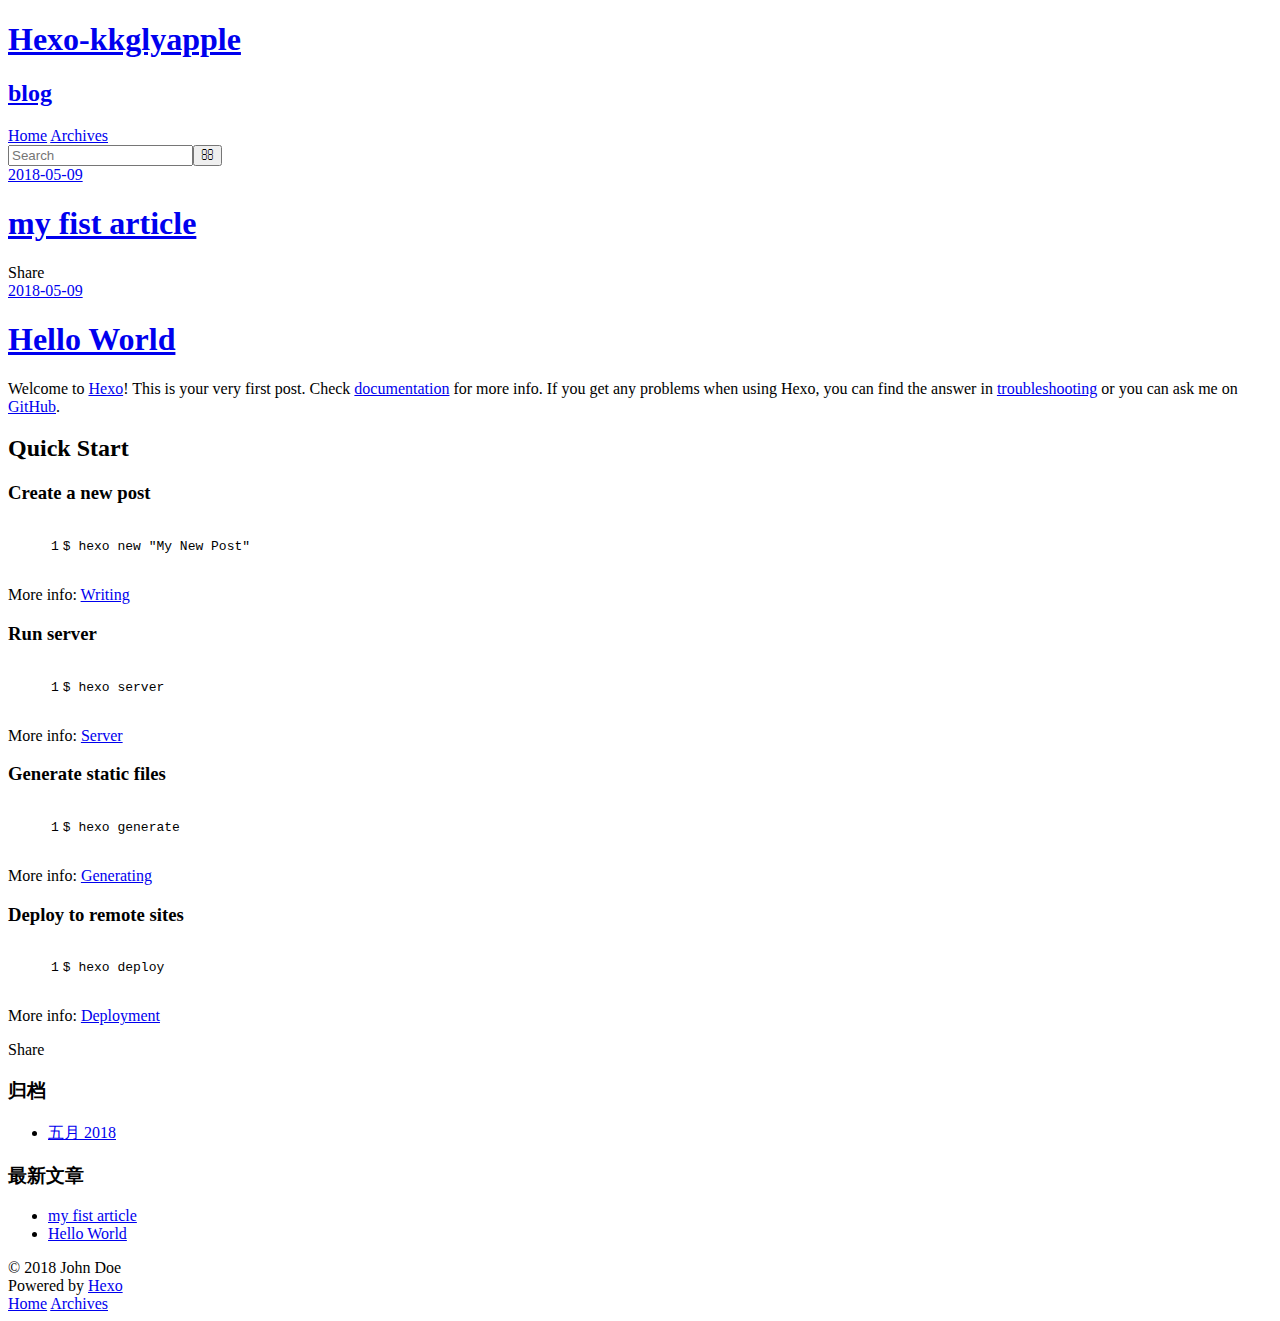
==== index.html @ ae87b9b6 "message" ====
<!DOCTYPE html>
<html>
<head>
  <meta charset="utf-8">
  

  
  <title>Hexo-kkglyapple</title>
  <meta name="viewport" content="width=device-width, initial-scale=1, maximum-scale=1">
  <meta name="description" content="simple blog">
<meta name="keywords" content="python, ubuntu, html, css jsvascript">
<meta property="og:type" content="website">
<meta property="og:title" content="Hexo-kkglyapple">
<meta property="og:url" content="http://kkflyapple.github.io/blog/index.html">
<meta property="og:site_name" content="Hexo-kkglyapple">
<meta property="og:description" content="simple blog">
<meta property="og:locale" content="zh-CN">
<meta name="twitter:card" content="summary">
<meta name="twitter:title" content="Hexo-kkglyapple">
<meta name="twitter:description" content="simple blog">
  
    <link rel="alternate" href="/blog/atom.xml" title="Hexo-kkglyapple" type="application/atom+xml">
  
  
    <link rel="icon" href="/favicon.png">
  
  
    <link href="//fonts.googleapis.com/css?family=Source+Code+Pro" rel="stylesheet" type="text/css">
  
  <link rel="stylesheet" href="/blog/css/style.css">
</head>

<body>
  <div id="container">
    <div id="wrap">
      <header id="header">
  <div id="banner"></div>
  <div id="header-outer" class="outer">
    <div id="header-title" class="inner">
      <h1 id="logo-wrap">
        <a href="/blog/" id="logo">Hexo-kkglyapple</a>
      </h1>
      
        <h2 id="subtitle-wrap">
          <a href="/blog/" id="subtitle">blog</a>
        </h2>
      
    </div>
    <div id="header-inner" class="inner">
      <nav id="main-nav">
        <a id="main-nav-toggle" class="nav-icon"></a>
        
          <a class="main-nav-link" href="/blog/">Home</a>
        
          <a class="main-nav-link" href="/blog/archives">Archives</a>
        
      </nav>
      <nav id="sub-nav">
        
          <a id="nav-rss-link" class="nav-icon" href="/blog/atom.xml" title="RSS Feed"></a>
        
        <a id="nav-search-btn" class="nav-icon" title="搜索"></a>
      </nav>
      <div id="search-form-wrap">
        <form action="//google.com/search" method="get" accept-charset="UTF-8" class="search-form"><input type="search" name="q" class="search-form-input" placeholder="Search"><button type="submit" class="search-form-submit">&#xF002;</button><input type="hidden" name="sitesearch" value="http://kkflyapple.github.io/blog"></form>
      </div>
    </div>
  </div>
</header>
      <div class="outer">
        <section id="main">
  
    <article id="post-my-fist-article" class="article article-type-post" itemscope itemprop="blogPost">
  <div class="article-meta">
    <a href="/blog/2018/05/09/my-fist-article/" class="article-date">
  <time datetime="2018-05-09T07:55:30.000Z" itemprop="datePublished">2018-05-09</time>
</a>
    
  </div>
  <div class="article-inner">
    
    
      <header class="article-header">
        
  
    <h1 itemprop="name">
      <a class="article-title" href="/blog/2018/05/09/my-fist-article/">my fist article</a>
    </h1>
  

      </header>
    
    <div class="article-entry" itemprop="articleBody">
      
        
      
    </div>
    <footer class="article-footer">
      <a data-url="http://kkflyapple.github.io/blog/2018/05/09/my-fist-article/" data-id="cjgyt7dxu0000hfm2k8d9kqyl" class="article-share-link">Share</a>
      
      
    </footer>
  </div>
  
</article>


  
    <article id="post-hello-world" class="article article-type-post" itemscope itemprop="blogPost">
  <div class="article-meta">
    <a href="/blog/2018/05/09/hello-world/" class="article-date">
  <time datetime="2018-05-09T01:00:11.163Z" itemprop="datePublished">2018-05-09</time>
</a>
    
  </div>
  <div class="article-inner">
    
    
      <header class="article-header">
        
  
    <h1 itemprop="name">
      <a class="article-title" href="/blog/2018/05/09/hello-world/">Hello World</a>
    </h1>
  

      </header>
    
    <div class="article-entry" itemprop="articleBody">
      
        <p>Welcome to <a href="https://hexo.io/" target="_blank" rel="noopener">Hexo</a>! This is your very first post. Check <a href="https://hexo.io/docs/" target="_blank" rel="noopener">documentation</a> for more info. If you get any problems when using Hexo, you can find the answer in <a href="https://hexo.io/docs/troubleshooting.html" target="_blank" rel="noopener">troubleshooting</a> or you can ask me on <a href="https://github.com/hexojs/hexo/issues" target="_blank" rel="noopener">GitHub</a>.</p>
<h2 id="Quick-Start"><a href="#Quick-Start" class="headerlink" title="Quick Start"></a>Quick Start</h2><h3 id="Create-a-new-post"><a href="#Create-a-new-post" class="headerlink" title="Create a new post"></a>Create a new post</h3><figure class="highlight bash"><table><tr><td class="gutter"><pre><span class="line">1</span><br></pre></td><td class="code"><pre><span class="line">$ hexo new <span class="string">"My New Post"</span></span><br></pre></td></tr></table></figure>
<p>More info: <a href="https://hexo.io/docs/writing.html" target="_blank" rel="noopener">Writing</a></p>
<h3 id="Run-server"><a href="#Run-server" class="headerlink" title="Run server"></a>Run server</h3><figure class="highlight bash"><table><tr><td class="gutter"><pre><span class="line">1</span><br></pre></td><td class="code"><pre><span class="line">$ hexo server</span><br></pre></td></tr></table></figure>
<p>More info: <a href="https://hexo.io/docs/server.html" target="_blank" rel="noopener">Server</a></p>
<h3 id="Generate-static-files"><a href="#Generate-static-files" class="headerlink" title="Generate static files"></a>Generate static files</h3><figure class="highlight bash"><table><tr><td class="gutter"><pre><span class="line">1</span><br></pre></td><td class="code"><pre><span class="line">$ hexo generate</span><br></pre></td></tr></table></figure>
<p>More info: <a href="https://hexo.io/docs/generating.html" target="_blank" rel="noopener">Generating</a></p>
<h3 id="Deploy-to-remote-sites"><a href="#Deploy-to-remote-sites" class="headerlink" title="Deploy to remote sites"></a>Deploy to remote sites</h3><figure class="highlight bash"><table><tr><td class="gutter"><pre><span class="line">1</span><br></pre></td><td class="code"><pre><span class="line">$ hexo deploy</span><br></pre></td></tr></table></figure>
<p>More info: <a href="https://hexo.io/docs/deployment.html" target="_blank" rel="noopener">Deployment</a></p>

      
    </div>
    <footer class="article-footer">
      <a data-url="http://kkflyapple.github.io/blog/2018/05/09/hello-world/" data-id="cjgyt7dzk0001hfm2g7x7ggcg" class="article-share-link">Share</a>
      
      
    </footer>
  </div>
  
</article>


  


</section>
        
          <aside id="sidebar">
  
    

  
    

  
    
  
    
  <div class="widget-wrap">
    <h3 class="widget-title">归档</h3>
    <div class="widget">
      <ul class="archive-list"><li class="archive-list-item"><a class="archive-list-link" href="/blog/archives/2018/05/">五月 2018</a></li></ul>
    </div>
  </div>


  
    
  <div class="widget-wrap">
    <h3 class="widget-title">最新文章</h3>
    <div class="widget">
      <ul>
        
          <li>
            <a href="/blog/2018/05/09/my-fist-article/">my fist article</a>
          </li>
        
          <li>
            <a href="/blog/2018/05/09/hello-world/">Hello World</a>
          </li>
        
      </ul>
    </div>
  </div>

  
</aside>
        
      </div>
      <footer id="footer">
  
  <div class="outer">
    <div id="footer-info" class="inner">
      &copy; 2018 John Doe<br>
      Powered by <a href="http://hexo.io/" target="_blank">Hexo</a>
    </div>
  </div>
</footer>
    </div>
    <nav id="mobile-nav">
  
    <a href="/blog/" class="mobile-nav-link">Home</a>
  
    <a href="/blog/archives" class="mobile-nav-link">Archives</a>
  
</nav>
    

<script src="//ajax.googleapis.com/ajax/libs/jquery/2.0.3/jquery.min.js"></script>


  <link rel="stylesheet" href="/blog/fancybox/jquery.fancybox.css">
  <script src="/blog/fancybox/jquery.fancybox.pack.js"></script>


<script src="/blog/js/script.js"></script>



  </div>
</body>
</html>
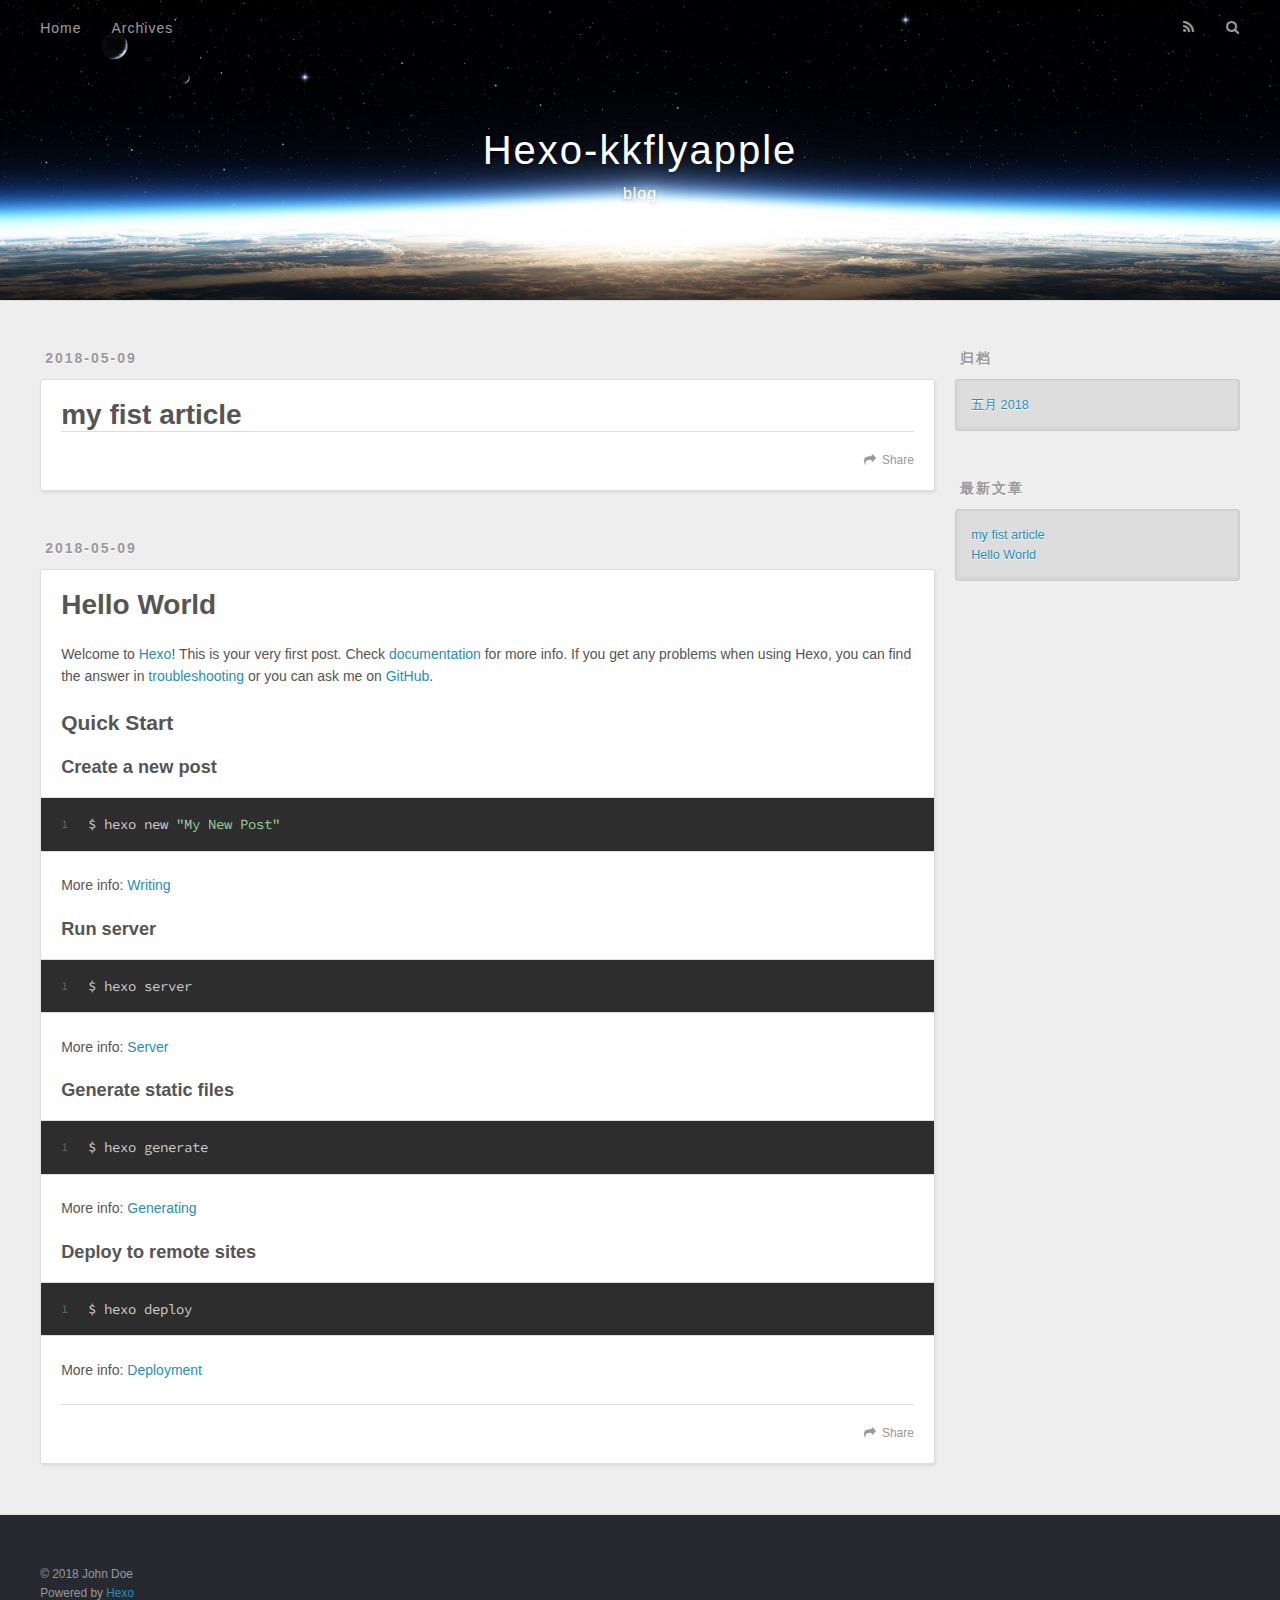
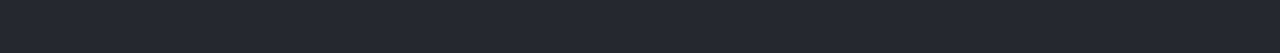
==== commit 6d17d105: "change" ====
--- a/index.html
+++ b/index.html
@@ -5,21 +5,21 @@
   
 
   
-  <title>Hexo-kkglyapple</title>
+  <title>Hexo-kkflyapple</title>
   <meta name="viewport" content="width=device-width, initial-scale=1, maximum-scale=1">
   <meta name="description" content="simple blog">
 <meta name="keywords" content="python, ubuntu, html, css jsvascript">
 <meta property="og:type" content="website">
-<meta property="og:title" content="Hexo-kkglyapple">
-<meta property="og:url" content="http://kkflyapple.github.io/blog/index.html">
-<meta property="og:site_name" content="Hexo-kkglyapple">
+<meta property="og:title" content="Hexo-kkflyapple">
+<meta property="og:url" content="http://kkflyapple.github.io/index.html">
+<meta property="og:site_name" content="Hexo-kkflyapple">
 <meta property="og:description" content="simple blog">
 <meta property="og:locale" content="zh-CN">
 <meta name="twitter:card" content="summary">
-<meta name="twitter:title" content="Hexo-kkglyapple">
+<meta name="twitter:title" content="Hexo-kkflyapple">
 <meta name="twitter:description" content="simple blog">
   
-    <link rel="alternate" href="/blog/atom.xml" title="Hexo-kkglyapple" type="application/atom+xml">
+    <link rel="alternate" href="/atom.xml" title="Hexo-kkflyapple" type="application/atom+xml">
   
   
     <link rel="icon" href="/favicon.png">
@@ -27,7 +27,7 @@
   
     <link href="//fonts.googleapis.com/css?family=Source+Code+Pro" rel="stylesheet" type="text/css">
   
-  <link rel="stylesheet" href="/blog/css/style.css">
+  <link rel="stylesheet" href="/css/style.css">
 </head>
 
 <body>
@@ -38,11 +38,11 @@
   <div id="header-outer" class="outer">
     <div id="header-title" class="inner">
       <h1 id="logo-wrap">
-        <a href="/blog/" id="logo">Hexo-kkglyapple</a>
+        <a href="/" id="logo">Hexo-kkflyapple</a>
       </h1>
       
         <h2 id="subtitle-wrap">
-          <a href="/blog/" id="subtitle">blog</a>
+          <a href="/" id="subtitle">blog</a>
         </h2>
       
     </div>
@@ -50,19 +50,19 @@
       <nav id="main-nav">
         <a id="main-nav-toggle" class="nav-icon"></a>
         
-          <a class="main-nav-link" href="/blog/">Home</a>
-        
-          <a class="main-nav-link" href="/blog/archives">Archives</a>
+          <a class="main-nav-link" href="/">Home</a>
+        
+          <a class="main-nav-link" href="/archives">Archives</a>
         
       </nav>
       <nav id="sub-nav">
         
-          <a id="nav-rss-link" class="nav-icon" href="/blog/atom.xml" title="RSS Feed"></a>
+          <a id="nav-rss-link" class="nav-icon" href="/atom.xml" title="RSS Feed"></a>
         
         <a id="nav-search-btn" class="nav-icon" title="搜索"></a>
       </nav>
       <div id="search-form-wrap">
-        <form action="//google.com/search" method="get" accept-charset="UTF-8" class="search-form"><input type="search" name="q" class="search-form-input" placeholder="Search"><button type="submit" class="search-form-submit">&#xF002;</button><input type="hidden" name="sitesearch" value="http://kkflyapple.github.io/blog"></form>
+        <form action="//google.com/search" method="get" accept-charset="UTF-8" class="search-form"><input type="search" name="q" class="search-form-input" placeholder="Search"><button type="submit" class="search-form-submit">&#xF002;</button><input type="hidden" name="sitesearch" value="http://kkflyapple.github.io"></form>
       </div>
     </div>
   </div>
@@ -72,7 +72,7 @@
   
     <article id="post-my-fist-article" class="article article-type-post" itemscope itemprop="blogPost">
   <div class="article-meta">
-    <a href="/blog/2018/05/09/my-fist-article/" class="article-date">
+    <a href="/2018/05/09/my-fist-article/" class="article-date">
   <time datetime="2018-05-09T07:55:30.000Z" itemprop="datePublished">2018-05-09</time>
 </a>
     
@@ -84,7 +84,7 @@
         
   
     <h1 itemprop="name">
-      <a class="article-title" href="/blog/2018/05/09/my-fist-article/">my fist article</a>
+      <a class="article-title" href="/2018/05/09/my-fist-article/">my fist article</a>
     </h1>
   
 
@@ -96,7 +96,7 @@
       
     </div>
     <footer class="article-footer">
-      <a data-url="http://kkflyapple.github.io/blog/2018/05/09/my-fist-article/" data-id="cjgyt7dxu0000hfm2k8d9kqyl" class="article-share-link">Share</a>
+      <a data-url="http://kkflyapple.github.io/2018/05/09/my-fist-article/" data-id="cjgytwdn400014em292ul63ji" class="article-share-link">Share</a>
       
       
     </footer>
@@ -108,7 +108,7 @@
   
     <article id="post-hello-world" class="article article-type-post" itemscope itemprop="blogPost">
   <div class="article-meta">
-    <a href="/blog/2018/05/09/hello-world/" class="article-date">
+    <a href="/2018/05/09/hello-world/" class="article-date">
   <time datetime="2018-05-09T01:00:11.163Z" itemprop="datePublished">2018-05-09</time>
 </a>
     
@@ -120,7 +120,7 @@
         
   
     <h1 itemprop="name">
-      <a class="article-title" href="/blog/2018/05/09/hello-world/">Hello World</a>
+      <a class="article-title" href="/2018/05/09/hello-world/">Hello World</a>
     </h1>
   
 
@@ -141,7 +141,7 @@
       
     </div>
     <footer class="article-footer">
-      <a data-url="http://kkflyapple.github.io/blog/2018/05/09/hello-world/" data-id="cjgyt7dzk0001hfm2g7x7ggcg" class="article-share-link">Share</a>
+      <a data-url="http://kkflyapple.github.io/2018/05/09/hello-world/" data-id="cjgytwdmx00004em2ivj6zqkm" class="article-share-link">Share</a>
       
       
     </footer>
@@ -169,7 +169,7 @@
   <div class="widget-wrap">
     <h3 class="widget-title">归档</h3>
     <div class="widget">
-      <ul class="archive-list"><li class="archive-list-item"><a class="archive-list-link" href="/blog/archives/2018/05/">五月 2018</a></li></ul>
+      <ul class="archive-list"><li class="archive-list-item"><a class="archive-list-link" href="/archives/2018/05/">五月 2018</a></li></ul>
     </div>
   </div>
 
@@ -182,11 +182,11 @@
       <ul>
         
           <li>
-            <a href="/blog/2018/05/09/my-fist-article/">my fist article</a>
+            <a href="/2018/05/09/my-fist-article/">my fist article</a>
           </li>
         
           <li>
-            <a href="/blog/2018/05/09/hello-world/">Hello World</a>
+            <a href="/2018/05/09/hello-world/">Hello World</a>
           </li>
         
       </ul>
@@ -209,9 +209,9 @@
     </div>
     <nav id="mobile-nav">
   
-    <a href="/blog/" class="mobile-nav-link">Home</a>
-  
-    <a href="/blog/archives" class="mobile-nav-link">Archives</a>
+    <a href="/" class="mobile-nav-link">Home</a>
+  
+    <a href="/archives" class="mobile-nav-link">Archives</a>
   
 </nav>
     
@@ -219,11 +219,11 @@
 <script src="//ajax.googleapis.com/ajax/libs/jquery/2.0.3/jquery.min.js"></script>
 
 
-  <link rel="stylesheet" href="/blog/fancybox/jquery.fancybox.css">
-  <script src="/blog/fancybox/jquery.fancybox.pack.js"></script>
-
-
-<script src="/blog/js/script.js"></script>
+  <link rel="stylesheet" href="/fancybox/jquery.fancybox.css">
+  <script src="/fancybox/jquery.fancybox.pack.js"></script>
+
+
+<script src="/js/script.js"></script>
 
 
 
--- a/css/style.css
+++ b/css/style.css
@@ -0,0 +1,1374 @@
+body {
+  width: 100%;
+}
+body:before,
+body:after {
+  content: "";
+  display: table;
+}
+body:after {
+  clear: both;
+}
+html,
+body,
+div,
+span,
+applet,
+object,
+iframe,
+h1,
+h2,
+h3,
+h4,
+h5,
+h6,
+p,
+blockquote,
+pre,
+a,
+abbr,
+acronym,
+address,
+big,
+cite,
+code,
+del,
+dfn,
+em,
+img,
+ins,
+kbd,
+q,
+s,
+samp,
+small,
+strike,
+strong,
+sub,
+sup,
+tt,
+var,
+dl,
+dt,
+dd,
+ol,
+ul,
+li,
+fieldset,
+form,
+label,
+legend,
+table,
+caption,
+tbody,
+tfoot,
+thead,
+tr,
+th,
+td {
+  margin: 0;
+  padding: 0;
+  border: 0;
+  outline: 0;
+  font-weight: inherit;
+  font-style: inherit;
+  font-family: inherit;
+  font-size: 100%;
+  vertical-align: baseline;
+}
+body {
+  line-height: 1;
+  color: #000;
+  background: #fff;
+}
+ol,
+ul {
+  list-style: none;
+}
+table {
+  border-collapse: separate;
+  border-spacing: 0;
+  vertical-align: middle;
+}
+caption,
+th,
+td {
+  text-align: left;
+  font-weight: normal;
+  vertical-align: middle;
+}
+a img {
+  border: none;
+}
+input,
+button {
+  margin: 0;
+  padding: 0;
+}
+input::-moz-focus-inner,
+button::-moz-focus-inner {
+  border: 0;
+  padding: 0;
+}
+@font-face {
+  font-family: FontAwesome;
+  font-style: normal;
+  font-weight: normal;
+  src: url("fonts/fontawesome-webfont.eot?v=#4.0.3");
+  src: url("fonts/fontawesome-webfont.eot?#iefix&v=#4.0.3") format("embedded-opentype"), url("fonts/fontawesome-webfont.woff?v=#4.0.3") format("woff"), url("fonts/fontawesome-webfont.ttf?v=#4.0.3") format("truetype"), url("fonts/fontawesome-webfont.svg#fontawesomeregular?v=#4.0.3") format("svg");
+}
+html,
+body,
+#container {
+  height: 100%;
+}
+body {
+  background: #eee;
+  font: 14px -apple-system, BlinkMacSystemFont, "Segoe UI", "Roboto", "Oxygen", "Ubuntu", "Cantarell", "Fira Sans", "Droid Sans", "Helvetica Neue", sans-serif;
+  -webkit-text-size-adjust: 100%;
+}
+.outer {
+  max-width: 1220px;
+  margin: 0 auto;
+  padding: 0 20px;
+}
+.outer:before,
+.outer:after {
+  content: "";
+  display: table;
+}
+.outer:after {
+  clear: both;
+}
+.inner {
+  display: inline;
+  float: left;
+  width: 98.33333333333333%;
+  margin: 0 0.833333333333333%;
+}
+.left,
+.alignleft {
+  float: left;
+}
+.right,
+.alignright {
+  float: right;
+}
+.clear {
+  clear: both;
+}
+#container {
+  position: relative;
+}
+.mobile-nav-on {
+  overflow: hidden;
+}
+#wrap {
+  height: 100%;
+  width: 100%;
+  position: absolute;
+  top: 0;
+  left: 0;
+  -webkit-transition: 0.2s ease-out;
+  -moz-transition: 0.2s ease-out;
+  -ms-transition: 0.2s ease-out;
+  transition: 0.2s ease-out;
+  z-index: 1;
+  background: #eee;
+}
+.mobile-nav-on #wrap {
+  left: 280px;
+}
+@media screen and (min-width: 768px) {
+  #main {
+    display: inline;
+    float: left;
+    width: 73.33333333333333%;
+    margin: 0 0.833333333333333%;
+  }
+}
+.article-date,
+.article-category-link,
+.archive-year,
+.widget-title {
+  text-decoration: none;
+  text-transform: uppercase;
+  letter-spacing: 2px;
+  color: #999;
+  margin-bottom: 1em;
+  margin-left: 5px;
+  line-height: 1em;
+  text-shadow: 0 1px #fff;
+  font-weight: bold;
+}
+.article-inner,
+.archive-article-inner {
+  background: #fff;
+  -webkit-box-shadow: 1px 2px 3px #ddd;
+  box-shadow: 1px 2px 3px #ddd;
+  border: 1px solid #ddd;
+  border-radius: 3px;
+}
+.article-entry h1,
+.widget h1 {
+  font-size: 2em;
+}
+.article-entry h2,
+.widget h2 {
+  font-size: 1.5em;
+}
+.article-entry h3,
+.widget h3 {
+  font-size: 1.3em;
+}
+.article-entry h4,
+.widget h4 {
+  font-size: 1.2em;
+}
+.article-entry h5,
+.widget h5 {
+  font-size: 1em;
+}
+.article-entry h6,
+.widget h6 {
+  font-size: 1em;
+  color: #999;
+}
+.article-entry hr,
+.widget hr {
+  border: 1px dashed #ddd;
+}
+.article-entry strong,
+.widget strong {
+  font-weight: bold;
+}
+.article-entry em,
+.widget em,
+.article-entry cite,
+.widget cite {
+  font-style: italic;
+}
+.article-entry sup,
+.widget sup,
+.article-entry sub,
+.widget sub {
+  font-size: 0.75em;
+  line-height: 0;
+  position: relative;
+  vertical-align: baseline;
+}
+.article-entry sup,
+.widget sup {
+  top: -0.5em;
+}
+.article-entry sub,
+.widget sub {
+  bottom: -0.2em;
+}
+.article-entry small,
+.widget small {
+  font-size: 0.85em;
+}
+.article-entry acronym,
+.widget acronym,
+.article-entry abbr,
+.widget abbr {
+  border-bottom: 1px dotted;
+}
+.article-entry ul,
+.widget ul,
+.article-entry ol,
+.widget ol,
+.article-entry dl,
+.widget dl {
+  margin: 0 20px;
+  line-height: 1.6em;
+}
+.article-entry ul ul,
+.widget ul ul,
+.article-entry ol ul,
+.widget ol ul,
+.article-entry ul ol,
+.widget ul ol,
+.article-entry ol ol,
+.widget ol ol {
+  margin-top: 0;
+  margin-bottom: 0;
+}
+.article-entry ul,
+.widget ul {
+  list-style: disc;
+}
+.article-entry ol,
+.widget ol {
+  list-style: decimal;
+}
+.article-entry dt,
+.widget dt {
+  font-weight: bold;
+}
+#header {
+  height: 300px;
+  position: relative;
+  border-bottom: 1px solid #ddd;
+}
+#header:before,
+#header:after {
+  content: "";
+  position: absolute;
+  left: 0;
+  right: 0;
+  height: 40px;
+}
+#header:before {
+  top: 0;
+  background: -webkit-linear-gradient(rgba(0,0,0,0.2), transparent);
+  background: -moz-linear-gradient(rgba(0,0,0,0.2), transparent);
+  background: -ms-linear-gradient(rgba(0,0,0,0.2), transparent);
+  background: linear-gradient(rgba(0,0,0,0.2), transparent);
+}
+#header:after {
+  bottom: 0;
+  background: -webkit-linear-gradient(transparent, rgba(0,0,0,0.2));
+  background: -moz-linear-gradient(transparent, rgba(0,0,0,0.2));
+  background: -ms-linear-gradient(transparent, rgba(0,0,0,0.2));
+  background: linear-gradient(transparent, rgba(0,0,0,0.2));
+}
+#header-outer {
+  height: 100%;
+  position: relative;
+}
+#header-inner {
+  position: relative;
+  overflow: hidden;
+}
+#banner {
+  position: absolute;
+  top: 0;
+  left: 0;
+  width: 100%;
+  height: 100%;
+  background: url("images/banner.jpg") center #000;
+  -webkit-background-size: cover;
+  -moz-background-size: cover;
+  background-size: cover;
+  z-index: -1;
+}
+#header-title {
+  text-align: center;
+  height: 40px;
+  position: absolute;
+  top: 50%;
+  left: 0;
+  margin-top: -20px;
+}
+#logo,
+#subtitle {
+  text-decoration: none;
+  color: #fff;
+  font-weight: 300;
+  text-shadow: 0 1px 4px rgba(0,0,0,0.3);
+}
+#logo {
+  font-size: 40px;
+  line-height: 40px;
+  letter-spacing: 2px;
+}
+#subtitle {
+  font-size: 16px;
+  line-height: 16px;
+  letter-spacing: 1px;
+}
+#subtitle-wrap {
+  margin-top: 16px;
+}
+#main-nav {
+  float: left;
+  margin-left: -15px;
+}
+.nav-icon,
+.main-nav-link {
+  float: left;
+  color: #fff;
+  opacity: 0.6;
+  text-decoration: none;
+  text-shadow: 0 1px rgba(0,0,0,0.2);
+  -webkit-transition: opacity 0.2s;
+  -moz-transition: opacity 0.2s;
+  -ms-transition: opacity 0.2s;
+  transition: opacity 0.2s;
+  display: block;
+  padding: 20px 15px;
+}
+.nav-icon:hover,
+.main-nav-link:hover {
+  opacity: 1;
+}
+.nav-icon {
+  font-family: FontAwesome;
+  text-align: center;
+  font-size: 14px;
+  width: 14px;
+  height: 14px;
+  padding: 20px 15px;
+  position: relative;
+  cursor: pointer;
+}
+.main-nav-link {
+  font-weight: 300;
+  letter-spacing: 1px;
+}
+@media screen and (max-width: 479px) {
+  .main-nav-link {
+    display: none;
+  }
+}
+#main-nav-toggle {
+  display: none;
+}
+#main-nav-toggle:before {
+  content: "\f0c9";
+}
+@media screen and (max-width: 479px) {
+  #main-nav-toggle {
+    display: block;
+  }
+}
+#sub-nav {
+  float: right;
+  margin-right: -15px;
+}
+#nav-rss-link:before {
+  content: "\f09e";
+}
+#nav-search-btn:before {
+  content: "\f002";
+}
+#search-form-wrap {
+  position: absolute;
+  top: 15px;
+  width: 150px;
+  height: 30px;
+  right: -150px;
+  opacity: 0;
+  -webkit-transition: 0.2s ease-out;
+  -moz-transition: 0.2s ease-out;
+  -ms-transition: 0.2s ease-out;
+  transition: 0.2s ease-out;
+}
+#search-form-wrap.on {
+  opacity: 1;
+  right: 0;
+}
+@media screen and (max-width: 479px) {
+  #search-form-wrap {
+    width: 100%;
+    right: -100%;
+  }
+}
+.search-form {
+  position: absolute;
+  top: 0;
+  left: 0;
+  right: 0;
+  background: #fff;
+  padding: 5px 15px;
+  border-radius: 15px;
+  -webkit-box-shadow: 0 0 10px rgba(0,0,0,0.3);
+  box-shadow: 0 0 10px rgba(0,0,0,0.3);
+}
+.search-form-input {
+  border: none;
+  background: none;
+  color: #555;
+  width: 100%;
+  font: 13px -apple-system, BlinkMacSystemFont, "Segoe UI", "Roboto", "Oxygen", "Ubuntu", "Cantarell", "Fira Sans", "Droid Sans", "Helvetica Neue", sans-serif;
+  outline: none;
+}
+.search-form-input::-webkit-search-results-decoration,
+.search-form-input::-webkit-search-cancel-button {
+  -webkit-appearance: none;
+}
+.search-form-submit {
+  position: absolute;
+  top: 50%;
+  right: 10px;
+  margin-top: -7px;
+  font: 13px FontAwesome;
+  border: none;
+  background: none;
+  color: #bbb;
+  cursor: pointer;
+}
+.search-form-submit:hover,
+.search-form-submit:focus {
+  color: #777;
+}
+.article {
+  margin: 50px 0;
+}
+.article-inner {
+  overflow: hidden;
+}
+.article-meta:before,
+.article-meta:after {
+  content: "";
+  display: table;
+}
+.article-meta:after {
+  clear: both;
+}
+.article-date {
+  float: left;
+}
+.article-category {
+  float: left;
+  line-height: 1em;
+  color: #ccc;
+  text-shadow: 0 1px #fff;
+  margin-left: 8px;
+}
+.article-category:before {
+  content: "\2022";
+}
+.article-category-link {
+  margin: 0 12px 1em;
+}
+.article-header {
+  padding: 20px 20px 0;
+}
+.article-title {
+  text-decoration: none;
+  font-size: 2em;
+  font-weight: bold;
+  color: #555;
+  line-height: 1.1em;
+  -webkit-transition: color 0.2s;
+  -moz-transition: color 0.2s;
+  -ms-transition: color 0.2s;
+  transition: color 0.2s;
+}
+a.article-title:hover {
+  color: #258fb8;
+}
+.article-entry {
+  color: #555;
+  padding: 0 20px;
+}
+.article-entry:before,
+.article-entry:after {
+  content: "";
+  display: table;
+}
+.article-entry:after {
+  clear: both;
+}
+.article-entry p,
+.article-entry table {
+  line-height: 1.6em;
+  margin: 1.6em 0;
+}
+.article-entry h1,
+.article-entry h2,
+.article-entry h3,
+.article-entry h4,
+.article-entry h5,
+.article-entry h6 {
+  font-weight: bold;
+}
+.article-entry h1,
+.article-entry h2,
+.article-entry h3,
+.article-entry h4,
+.article-entry h5,
+.article-entry h6 {
+  line-height: 1.1em;
+  margin: 1.1em 0;
+}
+.article-entry a {
+  color: #258fb8;
+  text-decoration: none;
+}
+.article-entry a:hover {
+  text-decoration: underline;
+}
+.article-entry ul,
+.article-entry ol,
+.article-entry dl {
+  margin-top: 1.6em;
+  margin-bottom: 1.6em;
+}
+.article-entry img,
+.article-entry video {
+  max-width: 100%;
+  height: auto;
+  display: block;
+  margin: auto;
+}
+.article-entry iframe {
+  border: none;
+}
+.article-entry table {
+  width: 100%;
+  border-collapse: collapse;
+  border-spacing: 0;
+}
+.article-entry th {
+  font-weight: bold;
+  border-bottom: 3px solid #ddd;
+  padding-bottom: 0.5em;
+}
+.article-entry td {
+  border-bottom: 1px solid #ddd;
+  padding: 10px 0;
+}
+.article-entry blockquote {
+  font-family: Georgia, "Times New Roman", serif;
+  font-size: 1.4em;
+  margin: 1.6em 20px;
+  text-align: center;
+}
+.article-entry blockquote footer {
+  font-size: 14px;
+  margin: 1.6em 0;
+  font-family: -apple-system, BlinkMacSystemFont, "Segoe UI", "Roboto", "Oxygen", "Ubuntu", "Cantarell", "Fira Sans", "Droid Sans", "Helvetica Neue", sans-serif;
+}
+.article-entry blockquote footer cite:before {
+  content: "—";
+  padding: 0 0.5em;
+}
+.article-entry .pullquote {
+  text-align: left;
+  width: 45%;
+  margin: 0;
+}
+.article-entry .pullquote.left {
+  margin-left: 0.5em;
+  margin-right: 1em;
+}
+.article-entry .pullquote.right {
+  margin-right: 0.5em;
+  margin-left: 1em;
+}
+.article-entry .caption {
+  color: #999;
+  display: block;
+  font-size: 0.9em;
+  margin-top: 0.5em;
+  position: relative;
+  text-align: center;
+}
+.article-entry .video-container {
+  position: relative;
+  padding-top: 56.25%;
+  height: 0;
+  overflow: hidden;
+}
+.article-entry .video-container iframe,
+.article-entry .video-container object,
+.article-entry .video-container embed {
+  position: absolute;
+  top: 0;
+  left: 0;
+  width: 100%;
+  height: 100%;
+  margin-top: 0;
+}
+.article-more-link a {
+  display: inline-block;
+  line-height: 1em;
+  padding: 6px 15px;
+  border-radius: 15px;
+  background: #eee;
+  color: #999;
+  text-shadow: 0 1px #fff;
+  text-decoration: none;
+}
+.article-more-link a:hover {
+  background: #258fb8;
+  color: #fff;
+  text-decoration: none;
+  text-shadow: 0 1px #1e7293;
+}
+.article-footer {
+  font-size: 0.85em;
+  line-height: 1.6em;
+  border-top: 1px solid #ddd;
+  padding-top: 1.6em;
+  margin: 0 20px 20px;
+}
+.article-footer:before,
+.article-footer:after {
+  content: "";
+  display: table;
+}
+.article-footer:after {
+  clear: both;
+}
+.article-footer a {
+  color: #999;
+  text-decoration: none;
+}
+.article-footer a:hover {
+  color: #555;
+}
+.article-tag-list-item {
+  float: left;
+  margin-right: 10px;
+}
+.article-tag-list-link:before {
+  content: "#";
+}
+.article-comment-link {
+  float: right;
+}
+.article-comment-link:before {
+  content: "\f075";
+  font-family: FontAwesome;
+  padding-right: 8px;
+}
+.article-share-link {
+  cursor: pointer;
+  float: right;
+  margin-left: 20px;
+}
+.article-share-link:before {
+  content: "\f064";
+  font-family: FontAwesome;
+  padding-right: 6px;
+}
+#article-nav {
+  position: relative;
+}
+#article-nav:before,
+#article-nav:after {
+  content: "";
+  display: table;
+}
+#article-nav:after {
+  clear: both;
+}
+@media screen and (min-width: 768px) {
+  #article-nav {
+    margin: 50px 0;
+  }
+  #article-nav:before {
+    width: 8px;
+    height: 8px;
+    position: absolute;
+    top: 50%;
+    left: 50%;
+    margin-top: -4px;
+    margin-left: -4px;
+    content: "";
+    border-radius: 50%;
+    background: #ddd;
+    -webkit-box-shadow: 0 1px 2px #fff;
+    box-shadow: 0 1px 2px #fff;
+  }
+}
+.article-nav-link-wrap {
+  text-decoration: none;
+  text-shadow: 0 1px #fff;
+  color: #999;
+  -webkit-box-sizing: border-box;
+  -moz-box-sizing: border-box;
+  box-sizing: border-box;
+  margin-top: 50px;
+  text-align: center;
+  display: block;
+}
+.article-nav-link-wrap:hover {
+  color: #555;
+}
+@media screen and (min-width: 768px) {
+  .article-nav-link-wrap {
+    width: 50%;
+    margin-top: 0;
+  }
+}
+@media screen and (min-width: 768px) {
+  #article-nav-newer {
+    float: left;
+    text-align: right;
+    padding-right: 20px;
+  }
+}
+@media screen and (min-width: 768px) {
+  #article-nav-older {
+    float: right;
+    text-align: left;
+    padding-left: 20px;
+  }
+}
+.article-nav-caption {
+  text-transform: uppercase;
+  letter-spacing: 2px;
+  color: #ddd;
+  line-height: 1em;
+  font-weight: bold;
+}
+#article-nav-newer .article-nav-caption {
+  margin-right: -2px;
+}
+.article-nav-title {
+  font-size: 0.85em;
+  line-height: 1.6em;
+  margin-top: 0.5em;
+}
+.article-share-box {
+  position: absolute;
+  display: none;
+  background: #fff;
+  -webkit-box-shadow: 1px 2px 10px rgba(0,0,0,0.2);
+  box-shadow: 1px 2px 10px rgba(0,0,0,0.2);
+  border-radius: 3px;
+  margin-left: -145px;
+  overflow: hidden;
+  z-index: 1;
+}
+.article-share-box.on {
+  display: block;
+}
+.article-share-input {
+  width: 100%;
+  background: none;
+  -webkit-box-sizing: border-box;
+  -moz-box-sizing: border-box;
+  box-sizing: border-box;
+  font: 14px -apple-system, BlinkMacSystemFont, "Segoe UI", "Roboto", "Oxygen", "Ubuntu", "Cantarell", "Fira Sans", "Droid Sans", "Helvetica Neue", sans-serif;
+  padding: 0 15px;
+  color: #555;
+  outline: none;
+  border: 1px solid #ddd;
+  border-radius: 3px 3px 0 0;
+  height: 36px;
+  line-height: 36px;
+}
+.article-share-links {
+  background: #eee;
+}
+.article-share-links:before,
+.article-share-links:after {
+  content: "";
+  display: table;
+}
+.article-share-links:after {
+  clear: both;
+}
+.article-share-twitter,
+.article-share-facebook,
+.article-share-pinterest,
+.article-share-google {
+  width: 50px;
+  height: 36px;
+  display: block;
+  float: left;
+  position: relative;
+  color: #999;
+  text-shadow: 0 1px #fff;
+}
+.article-share-twitter:before,
+.article-share-facebook:before,
+.article-share-pinterest:before,
+.article-share-google:before {
+  font-size: 20px;
+  font-family: FontAwesome;
+  width: 20px;
+  height: 20px;
+  position: absolute;
+  top: 50%;
+  left: 50%;
+  margin-top: -10px;
+  margin-left: -10px;
+  text-align: center;
+}
+.article-share-twitter:hover,
+.article-share-facebook:hover,
+.article-share-pinterest:hover,
+.article-share-google:hover {
+  color: #fff;
+}
+.article-share-twitter:before {
+  content: "\f099";
+}
+.article-share-twitter:hover {
+  background: #00aced;
+  text-shadow: 0 1px #008abe;
+}
+.article-share-facebook:before {
+  content: "\f09a";
+}
+.article-share-facebook:hover {
+  background: #3b5998;
+  text-shadow: 0 1px #2f477a;
+}
+.article-share-pinterest:before {
+  content: "\f0d2";
+}
+.article-share-pinterest:hover {
+  background: #cb2027;
+  text-shadow: 0 1px #a21a1f;
+}
+.article-share-google:before {
+  content: "\f0d5";
+}
+.article-share-google:hover {
+  background: #dd4b39;
+  text-shadow: 0 1px #be3221;
+}
+.article-gallery {
+  background: #000;
+  position: relative;
+}
+.article-gallery-photos {
+  position: relative;
+  overflow: hidden;
+}
+.article-gallery-img {
+  display: none;
+  max-width: 100%;
+}
+.article-gallery-img:first-child {
+  display: block;
+}
+.article-gallery-img.loaded {
+  position: absolute;
+  display: block;
+}
+.article-gallery-img img {
+  display: block;
+  max-width: 100%;
+  margin: 0 auto;
+}
+#comments {
+  background: #fff;
+  -webkit-box-shadow: 1px 2px 3px #ddd;
+  box-shadow: 1px 2px 3px #ddd;
+  padding: 20px;
+  border: 1px solid #ddd;
+  border-radius: 3px;
+  margin: 50px 0;
+}
+#comments a {
+  color: #258fb8;
+}
+.archives-wrap {
+  margin: 50px 0;
+}
+.archives:before,
+.archives:after {
+  content: "";
+  display: table;
+}
+.archives:after {
+  clear: both;
+}
+.archive-year-wrap {
+  margin-bottom: 1em;
+}
+.archives {
+  -webkit-column-gap: 10px;
+  -moz-column-gap: 10px;
+  column-gap: 10px;
+}
+@media screen and (min-width: 480px) and (max-width: 767px) {
+  .archives {
+    -webkit-column-count: 2;
+    -moz-column-count: 2;
+    column-count: 2;
+  }
+}
+@media screen and (min-width: 768px) {
+  .archives {
+    -webkit-column-count: 3;
+    -moz-column-count: 3;
+    column-count: 3;
+  }
+}
+.archive-article {
+  -webkit-column-break-inside: avoid;
+  page-break-inside: avoid;
+  overflow: hidden;
+  break-inside: avoid-column;
+}
+.archive-article-inner {
+  padding: 10px;
+  margin-bottom: 15px;
+}
+.archive-article-title {
+  text-decoration: none;
+  font-weight: bold;
+  color: #555;
+  -webkit-transition: color 0.2s;
+  -moz-transition: color 0.2s;
+  -ms-transition: color 0.2s;
+  transition: color 0.2s;
+  line-height: 1.6em;
+}
+.archive-article-title:hover {
+  color: #258fb8;
+}
+.archive-article-footer {
+  margin-top: 1em;
+}
+.archive-article-date {
+  color: #999;
+  text-decoration: none;
+  font-size: 0.85em;
+  line-height: 1em;
+  margin-bottom: 0.5em;
+  display: block;
+}
+#page-nav {
+  margin: 50px auto;
+  background: #fff;
+  -webkit-box-shadow: 1px 2px 3px #ddd;
+  box-shadow: 1px 2px 3px #ddd;
+  border: 1px solid #ddd;
+  border-radius: 3px;
+  text-align: center;
+  color: #999;
+  overflow: hidden;
+}
+#page-nav:before,
+#page-nav:after {
+  content: "";
+  display: table;
+}
+#page-nav:after {
+  clear: both;
+}
+#page-nav a,
+#page-nav span {
+  padding: 10px 20px;
+  line-height: 1;
+  height: 2ex;
+}
+#page-nav a {
+  color: #999;
+  text-decoration: none;
+}
+#page-nav a:hover {
+  background: #999;
+  color: #fff;
+}
+#page-nav .prev {
+  float: left;
+}
+#page-nav .next {
+  float: right;
+}
+#page-nav .page-number {
+  display: inline-block;
+}
+@media screen and (max-width: 479px) {
+  #page-nav .page-number {
+    display: none;
+  }
+}
+#page-nav .current {
+  color: #555;
+  font-weight: bold;
+}
+#page-nav .space {
+  color: #ddd;
+}
+#footer {
+  background: #262a30;
+  padding: 50px 0;
+  border-top: 1px solid #ddd;
+  color: #999;
+}
+#footer a {
+  color: #258fb8;
+  text-decoration: none;
+}
+#footer a:hover {
+  text-decoration: underline;
+}
+#footer-info {
+  line-height: 1.6em;
+  font-size: 0.85em;
+}
+.article-entry pre,
+.article-entry .highlight {
+  background: #2d2d2d;
+  margin: 0 -20px;
+  padding: 15px 20px;
+  border-style: solid;
+  border-color: #ddd;
+  border-width: 1px 0;
+  overflow: auto;
+  color: #ccc;
+  line-height: 22.400000000000002px;
+}
+.article-entry .highlight .gutter pre,
+.article-entry .gist .gist-file .gist-data .line-numbers {
+  color: #666;
+  font-size: 0.85em;
+}
+.article-entry pre,
+.article-entry code {
+  font-family: "Source Code Pro", Consolas, Monaco, Menlo, Consolas, monospace;
+}
+.article-entry code {
+  background: #eee;
+  text-shadow: 0 1px #fff;
+  padding: 0 0.3em;
+}
+.article-entry pre code {
+  background: none;
+  text-shadow: none;
+  padding: 0;
+}
+.article-entry .highlight pre {
+  border: none;
+  margin: 0;
+  padding: 0;
+}
+.article-entry .highlight table {
+  margin: 0;
+  width: auto;
+}
+.article-entry .highlight td {
+  border: none;
+  padding: 0;
+}
+.article-entry .highlight figcaption {
+  font-size: 0.85em;
+  color: #999;
+  line-height: 1em;
+  margin-bottom: 1em;
+}
+.article-entry .highlight figcaption:before,
+.article-entry .highlight figcaption:after {
+  content: "";
+  display: table;
+}
+.article-entry .highlight figcaption:after {
+  clear: both;
+}
+.article-entry .highlight figcaption a {
+  float: right;
+}
+.article-entry .highlight .gutter pre {
+  text-align: right;
+  padding-right: 20px;
+}
+.article-entry .highlight .line {
+  height: 22.400000000000002px;
+}
+.article-entry .highlight .line.marked {
+  background: #515151;
+}
+.article-entry .gist {
+  margin: 0 -20px;
+  border-style: solid;
+  border-color: #ddd;
+  border-width: 1px 0;
+  background: #2d2d2d;
+  padding: 15px 20px 15px 0;
+}
+.article-entry .gist .gist-file {
+  border: none;
+  font-family: "Source Code Pro", Consolas, Monaco, Menlo, Consolas, monospace;
+  margin: 0;
+}
+.article-entry .gist .gist-file .gist-data {
+  background: none;
+  border: none;
+}
+.article-entry .gist .gist-file .gist-data .line-numbers {
+  background: none;
+  border: none;
+  padding: 0 20px 0 0;
+}
+.article-entry .gist .gist-file .gist-data .line-data {
+  padding: 0 !important;
+}
+.article-entry .gist .gist-file .highlight {
+  margin: 0;
+  padding: 0;
+  border: none;
+}
+.article-entry .gist .gist-file .gist-meta {
+  background: #2d2d2d;
+  color: #999;
+  font: 0.85em -apple-system, BlinkMacSystemFont, "Segoe UI", "Roboto", "Oxygen", "Ubuntu", "Cantarell", "Fira Sans", "Droid Sans", "Helvetica Neue", sans-serif;
+  text-shadow: 0 0;
+  padding: 0;
+  margin-top: 1em;
+  margin-left: 20px;
+}
+.article-entry .gist .gist-file .gist-meta a {
+  color: #258fb8;
+  font-weight: normal;
+}
+.article-entry .gist .gist-file .gist-meta a:hover {
+  text-decoration: underline;
+}
+pre .comment,
+pre .title {
+  color: #999;
+}
+pre .variable,
+pre .attribute,
+pre .tag,
+pre .regexp,
+pre .ruby .constant,
+pre .xml .tag .title,
+pre .xml .pi,
+pre .xml .doctype,
+pre .html .doctype,
+pre .css .id,
+pre .css .class,
+pre .css .pseudo {
+  color: #f2777a;
+}
+pre .number,
+pre .preprocessor,
+pre .built_in,
+pre .literal,
+pre .params,
+pre .constant {
+  color: #f99157;
+}
+pre .class,
+pre .ruby .class .title,
+pre .css .rules .attribute {
+  color: #9c9;
+}
+pre .string,
+pre .value,
+pre .inheritance,
+pre .header,
+pre .ruby .symbol,
+pre .xml .cdata {
+  color: #9c9;
+}
+pre .css .hexcolor {
+  color: #6cc;
+}
+pre .function,
+pre .python .decorator,
+pre .python .title,
+pre .ruby .function .title,
+pre .ruby .title .keyword,
+pre .perl .sub,
+pre .javascript .title,
+pre .coffeescript .title {
+  color: #69c;
+}
+pre .keyword,
+pre .javascript .function {
+  color: #c9c;
+}
+@media screen and (max-width: 479px) {
+  #mobile-nav {
+    position: absolute;
+    top: 0;
+    left: 0;
+    width: 280px;
+    height: 100%;
+    background: #191919;
+    border-right: 1px solid #fff;
+  }
+}
+@media screen and (max-width: 479px) {
+  .mobile-nav-link {
+    display: block;
+    color: #999;
+    text-decoration: none;
+    padding: 15px 20px;
+    font-weight: bold;
+  }
+  .mobile-nav-link:hover {
+    color: #fff;
+  }
+}
+@media screen and (min-width: 768px) {
+  #sidebar {
+    display: inline;
+    float: left;
+    width: 23.333333333333332%;
+    margin: 0 0.833333333333333%;
+  }
+}
+.widget-wrap {
+  margin: 50px 0;
+}
+.widget {
+  color: #777;
+  text-shadow: 0 1px #fff;
+  background: #ddd;
+  -webkit-box-shadow: 0 -1px 4px #ccc inset;
+  box-shadow: 0 -1px 4px #ccc inset;
+  border: 1px solid #ccc;
+  padding: 15px;
+  border-radius: 3px;
+}
+.widget a {
+  color: #258fb8;
+  text-decoration: none;
+}
+.widget a:hover {
+  text-decoration: underline;
+}
+.widget ul ul,
+.widget ol ul,
+.widget dl ul,
+.widget ul ol,
+.widget ol ol,
+.widget dl ol,
+.widget ul dl,
+.widget ol dl,
+.widget dl dl {
+  margin-left: 15px;
+  list-style: disc;
+}
+.widget {
+  line-height: 1.6em;
+  word-wrap: break-word;
+  font-size: 0.9em;
+}
+.widget ul,
+.widget ol {
+  list-style: none;
+  margin: 0;
+}
+.widget ul ul,
+.widget ol ul,
+.widget ul ol,
+.widget ol ol {
+  margin: 0 20px;
+}
+.widget ul ul,
+.widget ol ul {
+  list-style: disc;
+}
+.widget ul ol,
+.widget ol ol {
+  list-style: decimal;
+}
+.category-list-count,
+.tag-list-count,
+.archive-list-count {
+  padding-left: 5px;
+  color: #999;
+  font-size: 0.85em;
+}
+.category-list-count:before,
+.tag-list-count:before,
+.archive-list-count:before {
+  content: "(";
+}
+.category-list-count:after,
+.tag-list-count:after,
+.archive-list-count:after {
+  content: ")";
+}
+.tagcloud a {
+  margin-right: 5px;
+  display: inline-block;
+}
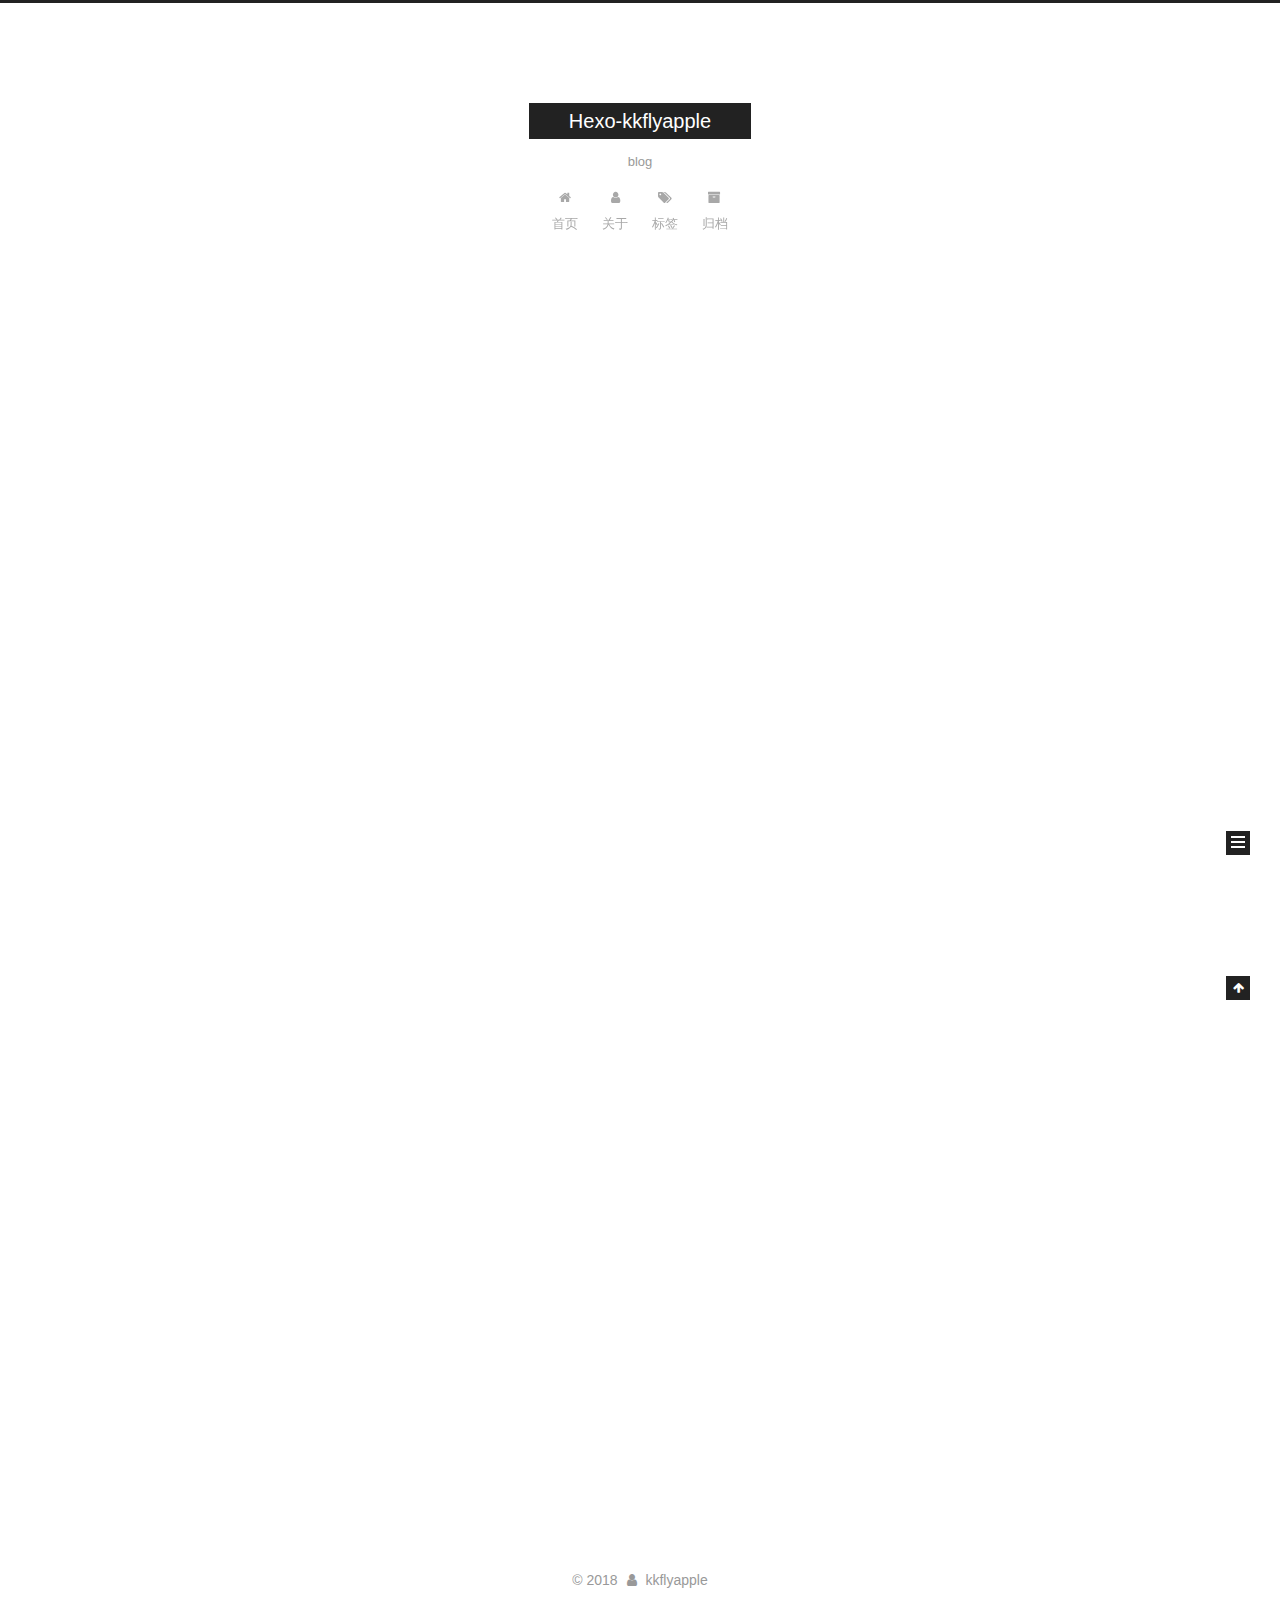
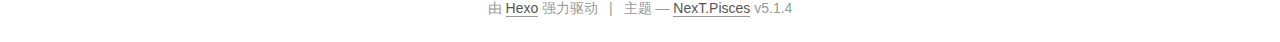
==== commit 1ecae238: "change theme to next" ====
--- a/index.html
+++ b/index.html
@@ -1,134 +1,449 @@
 <!DOCTYPE html>
-<html>
+
+
+
+  
+
+
+<html class="theme-next pisces use-motion" lang="zh-Hans">
 <head>
-  <meta charset="utf-8">
-  
-
-  
-  <title>Hexo-kkflyapple</title>
-  <meta name="viewport" content="width=device-width, initial-scale=1, maximum-scale=1">
-  <meta name="description" content="simple blog">
+  <meta charset="UTF-8"/>
+<meta http-equiv="X-UA-Compatible" content="IE=edge" />
+<meta name="viewport" content="width=device-width, initial-scale=1, maximum-scale=1"/>
+<meta name="theme-color" content="#222">
+
+
+
+
+
+
+
+
+
+<meta http-equiv="Cache-Control" content="no-transform" />
+<meta http-equiv="Cache-Control" content="no-siteapp" />
+
+
+
+
+
+
+
+
+
+
+
+
+
+
+
+
+  
+  
+  <link href="/lib/fancybox/source/jquery.fancybox.css?v=2.1.5" rel="stylesheet" type="text/css" />
+
+
+
+
+
+
+
+<link href="/lib/font-awesome/css/font-awesome.min.css?v=4.6.2" rel="stylesheet" type="text/css" />
+
+<link href="/css/main.css?v=5.1.4" rel="stylesheet" type="text/css" />
+
+
+  <link rel="apple-touch-icon" sizes="180x180" href="/images/apple-touch-icon-next.png?v=5.1.4">
+
+
+  <link rel="icon" type="image/png" sizes="32x32" href="/images/favicon-32x32-next.png?v=5.1.4">
+
+
+  <link rel="icon" type="image/png" sizes="16x16" href="/images/favicon-16x16-next.png?v=5.1.4">
+
+
+  <link rel="mask-icon" href="/images/logo.svg?v=5.1.4" color="#222">
+
+
+
+
+
+  <meta name="keywords" content="Hexo, NexT" />
+
+
+
+
+
+
+
+
+
+
+<meta name="description" content="simple blog">
 <meta name="keywords" content="python, ubuntu, html, css jsvascript">
 <meta property="og:type" content="website">
 <meta property="og:title" content="Hexo-kkflyapple">
 <meta property="og:url" content="http://kkflyapple.github.io/index.html">
 <meta property="og:site_name" content="Hexo-kkflyapple">
 <meta property="og:description" content="simple blog">
-<meta property="og:locale" content="zh-CN">
+<meta property="og:locale" content="zh-Hans">
 <meta name="twitter:card" content="summary">
 <meta name="twitter:title" content="Hexo-kkflyapple">
 <meta name="twitter:description" content="simple blog">
-  
-    <link rel="alternate" href="/atom.xml" title="Hexo-kkflyapple" type="application/atom+xml">
-  
-  
-    <link rel="icon" href="/favicon.png">
-  
-  
-    <link href="//fonts.googleapis.com/css?family=Source+Code+Pro" rel="stylesheet" type="text/css">
-  
-  <link rel="stylesheet" href="/css/style.css">
+
+
+
+<script type="text/javascript" id="hexo.configurations">
+  var NexT = window.NexT || {};
+  var CONFIG = {
+    root: '/',
+    scheme: 'Pisces',
+    version: '5.1.4',
+    sidebar: {"position":"left","display":"post","offset":12,"b2t":false,"scrollpercent":false,"onmobile":false},
+    fancybox: true,
+    tabs: true,
+    motion: {"enable":true,"async":false,"transition":{"post_block":"fadeIn","post_header":"slideDownIn","post_body":"slideDownIn","coll_header":"slideLeftIn","sidebar":"slideUpIn"}},
+    duoshuo: {
+      userId: '0',
+      author: '博主'
+    },
+    algolia: {
+      applicationID: '',
+      apiKey: '',
+      indexName: '',
+      hits: {"per_page":10},
+      labels: {"input_placeholder":"Search for Posts","hits_empty":"We didn't find any results for the search: ${query}","hits_stats":"${hits} results found in ${time} ms"}
+    }
+  };
+</script>
+
+
+
+  <link rel="canonical" href="http://kkflyapple.github.io/"/>
+
+
+
+
+
+  <title>Hexo-kkflyapple</title>
+  
+
+
+
+
+
+
+
+
 </head>
 
-<body>
-  <div id="container">
-    <div id="wrap">
-      <header id="header">
-  <div id="banner"></div>
-  <div id="header-outer" class="outer">
-    <div id="header-title" class="inner">
-      <h1 id="logo-wrap">
-        <a href="/" id="logo">Hexo-kkflyapple</a>
-      </h1>
-      
-        <h2 id="subtitle-wrap">
-          <a href="/" id="subtitle">blog</a>
-        </h2>
-      
+<body itemscope itemtype="http://schema.org/WebPage" lang="zh-Hans">
+
+  
+  
+    
+  
+
+  <div class="container sidebar-position-left 
+  page-home">
+    <div class="headband"></div>
+
+    <header id="header" class="header" itemscope itemtype="http://schema.org/WPHeader">
+      <div class="header-inner"><div class="site-brand-wrapper">
+  <div class="site-meta ">
+    
+
+    <div class="custom-logo-site-title">
+      <a href="/"  class="brand" rel="start">
+        <span class="logo-line-before"><i></i></span>
+        <span class="site-title">Hexo-kkflyapple</span>
+        <span class="logo-line-after"><i></i></span>
+      </a>
     </div>
-    <div id="header-inner" class="inner">
-      <nav id="main-nav">
-        <a id="main-nav-toggle" class="nav-icon"></a>
-        
-          <a class="main-nav-link" href="/">Home</a>
-        
-          <a class="main-nav-link" href="/archives">Archives</a>
-        
-      </nav>
-      <nav id="sub-nav">
-        
-          <a id="nav-rss-link" class="nav-icon" href="/atom.xml" title="RSS Feed"></a>
-        
-        <a id="nav-search-btn" class="nav-icon" title="搜索"></a>
-      </nav>
-      <div id="search-form-wrap">
-        <form action="//google.com/search" method="get" accept-charset="UTF-8" class="search-form"><input type="search" name="q" class="search-form-input" placeholder="Search"><button type="submit" class="search-form-submit">&#xF002;</button><input type="hidden" name="sitesearch" value="http://kkflyapple.github.io"></form>
-      </div>
+      
+        <p class="site-subtitle">blog</p>
+      
+  </div>
+
+  <div class="site-nav-toggle">
+    <button>
+      <span class="btn-bar"></span>
+      <span class="btn-bar"></span>
+      <span class="btn-bar"></span>
+    </button>
+  </div>
+</div>
+
+<nav class="site-nav">
+  
+
+  
+    <ul id="menu" class="menu">
+      
+        
+        <li class="menu-item menu-item-home">
+          <a href="/" rel="section">
+            
+              <i class="menu-item-icon fa fa-fw fa-home"></i> <br />
+            
+            首页
+          </a>
+        </li>
+      
+        
+        <li class="menu-item menu-item-about">
+          <a href="/about/" rel="section">
+            
+              <i class="menu-item-icon fa fa-fw fa-user"></i> <br />
+            
+            关于
+          </a>
+        </li>
+      
+        
+        <li class="menu-item menu-item-tags">
+          <a href="/tags/" rel="section">
+            
+              <i class="menu-item-icon fa fa-fw fa-tags"></i> <br />
+            
+            标签
+          </a>
+        </li>
+      
+        
+        <li class="menu-item menu-item-archives">
+          <a href="/archives/" rel="section">
+            
+              <i class="menu-item-icon fa fa-fw fa-archive"></i> <br />
+            
+            归档
+          </a>
+        </li>
+      
+
+      
+    </ul>
+  
+
+  
+</nav>
+
+
+
+ </div>
+    </header>
+
+    <main id="main" class="main">
+      <div class="main-inner">
+        <div class="content-wrap">
+          <div id="content" class="content">
+            
+  <section id="posts" class="posts-expand">
+    
+      
+
+  
+
+  
+  
+  
+
+  <article class="post post-type-normal" itemscope itemtype="http://schema.org/Article">
+  
+  
+  
+  <div class="post-block">
+    <link itemprop="mainEntityOfPage" href="http://kkflyapple.github.io/2018/05/09/my-fist-article/">
+
+    <span hidden itemprop="author" itemscope itemtype="http://schema.org/Person">
+      <meta itemprop="name" content="kkflyapple">
+      <meta itemprop="description" content="">
+      <meta itemprop="image" content="/images/avatar.gif">
+    </span>
+
+    <span hidden itemprop="publisher" itemscope itemtype="http://schema.org/Organization">
+      <meta itemprop="name" content="Hexo-kkflyapple">
+    </span>
+
+    
+      <header class="post-header">
+
+        
+        
+          <h1 class="post-title" itemprop="name headline">
+                
+                <a class="post-title-link" href="/2018/05/09/my-fist-article/" itemprop="url">my fist article</a></h1>
+        
+
+        <div class="post-meta">
+          <span class="post-time">
+            
+              <span class="post-meta-item-icon">
+                <i class="fa fa-calendar-o"></i>
+              </span>
+              
+                <span class="post-meta-item-text">发表于</span>
+              
+              <time title="创建于" itemprop="dateCreated datePublished" datetime="2018-05-09T15:55:30+08:00">
+                2018-05-09
+              </time>
+            
+
+            
+
+            
+          </span>
+
+          
+
+          
+            
+          
+
+          
+          
+
+          
+
+          
+
+          
+
+        </div>
+      </header>
+    
+
+    
+    
+    
+    <div class="post-body" itemprop="articleBody">
+
+      
+      
+
+      
+        
+          
+            
+          
+        
+      
     </div>
-  </div>
-</header>
-      <div class="outer">
-        <section id="main">
-  
-    <article id="post-my-fist-article" class="article article-type-post" itemscope itemprop="blogPost">
-  <div class="article-meta">
-    <a href="/2018/05/09/my-fist-article/" class="article-date">
-  <time datetime="2018-05-09T07:55:30.000Z" itemprop="datePublished">2018-05-09</time>
-</a>
-    
-  </div>
-  <div class="article-inner">
-    
-    
-      <header class="article-header">
-        
-  
-    <h1 itemprop="name">
-      <a class="article-title" href="/2018/05/09/my-fist-article/">my fist article</a>
-    </h1>
-  
-
-      </header>
-    
-    <div class="article-entry" itemprop="articleBody">
-      
-        
-      
-    </div>
-    <footer class="article-footer">
-      <a data-url="http://kkflyapple.github.io/2018/05/09/my-fist-article/" data-id="cjgytwdn400014em292ul63ji" class="article-share-link">Share</a>
-      
+    
+    
+    
+
+    
+
+    
+
+    
+
+    <footer class="post-footer">
+      
+
+      
+
+      
+
+      
+      
+        <div class="post-eof"></div>
       
     </footer>
   </div>
   
-</article>
-
-
-  
-    <article id="post-hello-world" class="article article-type-post" itemscope itemprop="blogPost">
-  <div class="article-meta">
-    <a href="/2018/05/09/hello-world/" class="article-date">
-  <time datetime="2018-05-09T01:00:11.163Z" itemprop="datePublished">2018-05-09</time>
-</a>
-    
-  </div>
-  <div class="article-inner">
-    
-    
-      <header class="article-header">
-        
-  
-    <h1 itemprop="name">
-      <a class="article-title" href="/2018/05/09/hello-world/">Hello World</a>
-    </h1>
-  
-
+  
+  
+  </article>
+
+
+    
+      
+
+  
+
+  
+  
+  
+
+  <article class="post post-type-normal" itemscope itemtype="http://schema.org/Article">
+  
+  
+  
+  <div class="post-block">
+    <link itemprop="mainEntityOfPage" href="http://kkflyapple.github.io/2018/05/09/hello-world/">
+
+    <span hidden itemprop="author" itemscope itemtype="http://schema.org/Person">
+      <meta itemprop="name" content="kkflyapple">
+      <meta itemprop="description" content="">
+      <meta itemprop="image" content="/images/avatar.gif">
+    </span>
+
+    <span hidden itemprop="publisher" itemscope itemtype="http://schema.org/Organization">
+      <meta itemprop="name" content="Hexo-kkflyapple">
+    </span>
+
+    
+      <header class="post-header">
+
+        
+        
+          <h1 class="post-title" itemprop="name headline">
+                
+                <a class="post-title-link" href="/2018/05/09/hello-world/" itemprop="url">Hello World</a></h1>
+        
+
+        <div class="post-meta">
+          <span class="post-time">
+            
+              <span class="post-meta-item-icon">
+                <i class="fa fa-calendar-o"></i>
+              </span>
+              
+                <span class="post-meta-item-text">发表于</span>
+              
+              <time title="创建于" itemprop="dateCreated datePublished" datetime="2018-05-09T09:00:11+08:00">
+                2018-05-09
+              </time>
+            
+
+            
+
+            
+          </span>
+
+          
+
+          
+            
+          
+
+          
+          
+
+          
+
+          
+
+          
+
+        </div>
       </header>
     
-    <div class="article-entry" itemprop="articleBody">
-      
-        <p>Welcome to <a href="https://hexo.io/" target="_blank" rel="noopener">Hexo</a>! This is your very first post. Check <a href="https://hexo.io/docs/" target="_blank" rel="noopener">documentation</a> for more info. If you get any problems when using Hexo, you can find the answer in <a href="https://hexo.io/docs/troubleshooting.html" target="_blank" rel="noopener">troubleshooting</a> or you can ask me on <a href="https://github.com/hexojs/hexo/issues" target="_blank" rel="noopener">GitHub</a>.</p>
+
+    
+    
+    
+    <div class="post-body" itemprop="articleBody">
+
+      
+      
+
+      
+        
+          
+            <p>Welcome to <a href="https://hexo.io/" target="_blank" rel="noopener">Hexo</a>! This is your very first post. Check <a href="https://hexo.io/docs/" target="_blank" rel="noopener">documentation</a> for more info. If you get any problems when using Hexo, you can find the answer in <a href="https://hexo.io/docs/troubleshooting.html" target="_blank" rel="noopener">troubleshooting</a> or you can ask me on <a href="https://github.com/hexojs/hexo/issues" target="_blank" rel="noopener">GitHub</a>.</p>
 <h2 id="Quick-Start"><a href="#Quick-Start" class="headerlink" title="Quick Start"></a>Quick Start</h2><h3 id="Create-a-new-post"><a href="#Create-a-new-post" class="headerlink" title="Create a new post"></a>Create a new post</h3><figure class="highlight bash"><table><tr><td class="gutter"><pre><span class="line">1</span><br></pre></td><td class="code"><pre><span class="line">$ hexo new <span class="string">"My New Post"</span></span><br></pre></td></tr></table></figure>
 <p>More info: <a href="https://hexo.io/docs/writing.html" target="_blank" rel="noopener">Writing</a></p>
 <h3 id="Run-server"><a href="#Run-server" class="headerlink" title="Run server"></a>Run server</h3><figure class="highlight bash"><table><tr><td class="gutter"><pre><span class="line">1</span><br></pre></td><td class="code"><pre><span class="line">$ hexo server</span><br></pre></td></tr></table></figure>
@@ -138,95 +453,336 @@
 <h3 id="Deploy-to-remote-sites"><a href="#Deploy-to-remote-sites" class="headerlink" title="Deploy to remote sites"></a>Deploy to remote sites</h3><figure class="highlight bash"><table><tr><td class="gutter"><pre><span class="line">1</span><br></pre></td><td class="code"><pre><span class="line">$ hexo deploy</span><br></pre></td></tr></table></figure>
 <p>More info: <a href="https://hexo.io/docs/deployment.html" target="_blank" rel="noopener">Deployment</a></p>
 
+          
+        
       
     </div>
-    <footer class="article-footer">
-      <a data-url="http://kkflyapple.github.io/2018/05/09/hello-world/" data-id="cjgytwdmx00004em2ivj6zqkm" class="article-share-link">Share</a>
-      
+    
+    
+    
+
+    
+
+    
+
+    
+
+    <footer class="post-footer">
+      
+
+      
+
+      
+
+      
+      
+        <div class="post-eof"></div>
       
     </footer>
   </div>
   
-</article>
-
-
-  
-
-
-</section>
-        
-          <aside id="sidebar">
-  
-    
-
-  
-    
-
-  
-    
-  
-    
-  <div class="widget-wrap">
-    <h3 class="widget-title">归档</h3>
-    <div class="widget">
-      <ul class="archive-list"><li class="archive-list-item"><a class="archive-list-link" href="/archives/2018/05/">五月 2018</a></li></ul>
+  
+  
+  </article>
+
+
+    
+  </section>
+
+  
+
+
+          </div>
+          
+
+
+          
+
+        </div>
+        
+          
+  
+  <div class="sidebar-toggle">
+    <div class="sidebar-toggle-line-wrap">
+      <span class="sidebar-toggle-line sidebar-toggle-line-first"></span>
+      <span class="sidebar-toggle-line sidebar-toggle-line-middle"></span>
+      <span class="sidebar-toggle-line sidebar-toggle-line-last"></span>
     </div>
   </div>
 
-
-  
-    
-  <div class="widget-wrap">
-    <h3 class="widget-title">最新文章</h3>
-    <div class="widget">
-      <ul>
-        
-          <li>
-            <a href="/2018/05/09/my-fist-article/">my fist article</a>
-          </li>
-        
-          <li>
-            <a href="/2018/05/09/hello-world/">Hello World</a>
-          </li>
-        
-      </ul>
+  <aside id="sidebar" class="sidebar">
+    
+    <div class="sidebar-inner">
+
+      
+
+      
+
+      <section class="site-overview-wrap sidebar-panel sidebar-panel-active">
+        <div class="site-overview">
+          <div class="site-author motion-element" itemprop="author" itemscope itemtype="http://schema.org/Person">
+            
+              <p class="site-author-name" itemprop="name">kkflyapple</p>
+              <p class="site-description motion-element" itemprop="description">simple blog</p>
+          </div>
+
+          <nav class="site-state motion-element">
+
+            
+              <div class="site-state-item site-state-posts">
+              
+                <a href="/archives/">
+              
+                  <span class="site-state-item-count">2</span>
+                  <span class="site-state-item-name">日志</span>
+                </a>
+              </div>
+            
+
+            
+
+            
+
+          </nav>
+
+          
+
+          
+            <div class="links-of-author motion-element">
+                
+                  <span class="links-of-author-item">
+                    <a href="https://github.com/kkflyapple" target="_blank" title="GitHub">
+                      
+                        <i class="fa fa-fw fa-github"></i>GitHub</a>
+                  </span>
+                
+                  <span class="links-of-author-item">
+                    <a href="mailto:cointion@gmail.com" target="_blank" title="E-Mail">
+                      
+                        <i class="fa fa-fw fa-envelope"></i>E-Mail</a>
+                  </span>
+                
+                  <span class="links-of-author-item">
+                    <a href="https://plus.google.com/kkflyboat" target="_blank" title="Google">
+                      
+                        <i class="fa fa-fw fa-google"></i>Google</a>
+                  </span>
+                
+            </div>
+          
+
+          
+          
+
+          
+          
+
+          
+
+        </div>
+      </section>
+
+      
+
+      
+
     </div>
+  </aside>
+
+
+        
+      </div>
+    </main>
+
+    <footer id="footer" class="footer">
+      <div class="footer-inner">
+        <div class="copyright">&copy; <span itemprop="copyrightYear">2018</span>
+  <span class="with-love">
+    <i class="fa fa-user"></i>
+  </span>
+  <span class="author" itemprop="copyrightHolder">kkflyapple</span>
+
+  
+</div>
+
+
+  <div class="powered-by">由 <a class="theme-link" target="_blank" href="https://hexo.io">Hexo</a> 强力驱动</div>
+
+
+
+  <span class="post-meta-divider">|</span>
+
+
+
+  <div class="theme-info">主题 &mdash; <a class="theme-link" target="_blank" href="https://github.com/iissnan/hexo-theme-next">NexT.Pisces</a> v5.1.4</div>
+
+
+
+
+        
+
+
+
+
+
+
+
+        
+      </div>
+    </footer>
+
+    
+      <div class="back-to-top">
+        <i class="fa fa-arrow-up"></i>
+        
+      </div>
+    
+
+    
+
   </div>
 
   
-</aside>
-        
-      </div>
-      <footer id="footer">
-  
-  <div class="outer">
-    <div id="footer-info" class="inner">
-      &copy; 2018 John Doe<br>
-      Powered by <a href="http://hexo.io/" target="_blank">Hexo</a>
-    </div>
-  </div>
-</footer>
-    </div>
-    <nav id="mobile-nav">
-  
-    <a href="/" class="mobile-nav-link">Home</a>
-  
-    <a href="/archives" class="mobile-nav-link">Archives</a>
-  
-</nav>
-    
-
-<script src="//ajax.googleapis.com/ajax/libs/jquery/2.0.3/jquery.min.js"></script>
-
-
-  <link rel="stylesheet" href="/fancybox/jquery.fancybox.css">
-  <script src="/fancybox/jquery.fancybox.pack.js"></script>
-
-
-<script src="/js/script.js"></script>
-
-
-
-  </div>
+
+<script type="text/javascript">
+  if (Object.prototype.toString.call(window.Promise) !== '[object Function]') {
+    window.Promise = null;
+  }
+</script>
+
+
+
+
+
+
+
+
+
+  
+
+
+
+
+
+
+
+
+
+
+
+
+  
+  
+    <script type="text/javascript" src="/lib/jquery/index.js?v=2.1.3"></script>
+  
+
+  
+  
+    <script type="text/javascript" src="/lib/fastclick/lib/fastclick.min.js?v=1.0.6"></script>
+  
+
+  
+  
+    <script type="text/javascript" src="/lib/jquery_lazyload/jquery.lazyload.js?v=1.9.7"></script>
+  
+
+  
+  
+    <script type="text/javascript" src="/lib/velocity/velocity.min.js?v=1.2.1"></script>
+  
+
+  
+  
+    <script type="text/javascript" src="/lib/velocity/velocity.ui.min.js?v=1.2.1"></script>
+  
+
+  
+  
+    <script type="text/javascript" src="/lib/fancybox/source/jquery.fancybox.pack.js?v=2.1.5"></script>
+  
+
+
+  
+
+
+  <script type="text/javascript" src="/js/src/utils.js?v=5.1.4"></script>
+
+  <script type="text/javascript" src="/js/src/motion.js?v=5.1.4"></script>
+
+
+
+  
+  
+
+
+  <script type="text/javascript" src="/js/src/affix.js?v=5.1.4"></script>
+
+  <script type="text/javascript" src="/js/src/schemes/pisces.js?v=5.1.4"></script>
+
+
+
+  
+
+  
+
+
+  <script type="text/javascript" src="/js/src/bootstrap.js?v=5.1.4"></script>
+
+
+
+  
+
+
+  
+
+
+
+
+	
+
+
+
+
+
+  
+
+
+
+
+
+  
+
+
+
+
+
+
+
+
+
+
+
+
+  
+
+
+
+
+
+  
+
+  
+
+  
+
+  
+  
+
+  
+
+  
+
+  
+
 </body>
-</html>+</html>
--- a/css/main.css
+++ b/css/main.css
@@ -0,0 +1,2662 @@
+/* normalize.css v3.0.2 | MIT License | git.io/normalize */
+html {
+  font-family: sans-serif; /* 1 */
+  -ms-text-size-adjust: 100%; /* 2 */
+  -webkit-text-size-adjust: 100%; /* 2 */
+}
+body {
+  margin: 0;
+}
+article,
+aside,
+details,
+figcaption,
+figure,
+footer,
+header,
+hgroup,
+main,
+menu,
+nav,
+section,
+summary {
+  display: block;
+}
+audio,
+canvas,
+progress,
+video {
+  display: inline-block; /* 1 */
+  vertical-align: baseline; /* 2 */
+}
+audio:not([controls]) {
+  display: none;
+  height: 0;
+}
+[hidden],
+template {
+  display: none;
+}
+a {
+  background-color: transparent;
+}
+a:active,
+a:hover {
+  outline: 0;
+}
+abbr[title] {
+  border-bottom: 1px dotted;
+}
+b,
+strong {
+  font-weight: bold;
+}
+dfn {
+  font-style: italic;
+}
+h1 {
+  font-size: 2em;
+  margin: 0.67em 0;
+}
+mark {
+  background: #ff0;
+  color: #000;
+}
+small {
+  font-size: 80%;
+}
+sub,
+sup {
+  font-size: 75%;
+  line-height: 0;
+  position: relative;
+  vertical-align: baseline;
+}
+sup {
+  top: -0.5em;
+}
+sub {
+  bottom: -0.25em;
+}
+img {
+  border: 0;
+}
+svg:not(:root) {
+  overflow: hidden;
+}
+figure {
+  margin: 1em 40px;
+}
+hr {
+  -moz-box-sizing: content-box;
+  box-sizing: content-box;
+  height: 0;
+}
+pre {
+  overflow: auto;
+}
+code,
+kbd,
+pre,
+samp {
+  font-family: monospace, monospace;
+  font-size: 1em;
+}
+button,
+input,
+optgroup,
+select,
+textarea {
+  color: inherit; /* 1 */
+  font: inherit; /* 2 */
+  margin: 0; /* 3 */
+}
+button {
+  overflow: visible;
+}
+button,
+select {
+  text-transform: none;
+}
+button,
+html input[type="button"],
+input[type="reset"],
+input[type="submit"] {
+  -webkit-appearance: button; /* 2 */
+  cursor: pointer; /* 3 */
+}
+button[disabled],
+html input[disabled] {
+  cursor: default;
+}
+button::-moz-focus-inner,
+input::-moz-focus-inner {
+  border: 0;
+  padding: 0;
+}
+input {
+  line-height: normal;
+}
+input[type="checkbox"],
+input[type="radio"] {
+  box-sizing: border-box; /* 1 */
+  padding: 0; /* 2 */
+}
+input[type="number"]::-webkit-inner-spin-button,
+input[type="number"]::-webkit-outer-spin-button {
+  height: auto;
+}
+input[type="search"] {
+  -webkit-appearance: textfield; /* 1 */
+  -moz-box-sizing: content-box;
+  -webkit-box-sizing: content-box; /* 2 */
+  box-sizing: content-box;
+}
+input[type="search"]::-webkit-search-cancel-button,
+input[type="search"]::-webkit-search-decoration {
+  -webkit-appearance: none;
+}
+fieldset {
+  border: 1px solid #c0c0c0;
+  margin: 0 2px;
+  padding: 0.35em 0.625em 0.75em;
+}
+legend {
+  border: 0; /* 1 */
+  padding: 0; /* 2 */
+}
+textarea {
+  overflow: auto;
+}
+optgroup {
+  font-weight: bold;
+}
+table {
+  border-collapse: collapse;
+  border-spacing: 0;
+}
+td,
+th {
+  padding: 0;
+}
+::selection {
+  background: #262a30;
+  color: #fff;
+}
+body {
+  position: relative;
+  font-family: 'Lato', "PingFang SC", "Microsoft YaHei", sans-serif;
+  font-size: 14px;
+  line-height: 2;
+  color: #555;
+  background: #fff;
+}
+@media (max-width: 767px) {
+  body {
+    padding-right: 0 !important;
+  }
+}
+@media (min-width: 768px) and (max-width: 991px) {
+  body {
+    padding-right: 0 !important;
+  }
+}
+@media (min-width: 1600px) {
+  body {
+    font-size: 16px;
+  }
+}
+h1,
+h2,
+h3,
+h4,
+h5,
+h6 {
+  margin: 0;
+  padding: 0;
+  font-weight: bold;
+  line-height: 1.5;
+  font-family: 'Lato', "PingFang SC", "Microsoft YaHei", sans-serif;
+}
+h2,
+h3,
+h4,
+h5,
+h6 {
+  margin: 20px 0 15px;
+}
+h1 {
+  font-size: 22px;
+}
+@media (max-width: 767px) {
+  h1 {
+    font-size: 18px;
+  }
+}
+h2 {
+  font-size: 20px;
+}
+@media (max-width: 767px) {
+  h2 {
+    font-size: 16px;
+  }
+}
+h3 {
+  font-size: 18px;
+}
+@media (max-width: 767px) {
+  h3 {
+    font-size: 14px;
+  }
+}
+h4 {
+  font-size: 16px;
+}
+@media (max-width: 767px) {
+  h4 {
+    font-size: 12px;
+  }
+}
+h5 {
+  font-size: 14px;
+}
+@media (max-width: 767px) {
+  h5 {
+    font-size: 10px;
+  }
+}
+h6 {
+  font-size: 12px;
+}
+@media (max-width: 767px) {
+  h6 {
+    font-size: 8px;
+  }
+}
+p {
+  margin: 0 0 20px 0;
+}
+a {
+  color: #555;
+  text-decoration: none;
+  outline: none;
+  border-bottom: 1px solid #999;
+  word-wrap: break-word;
+}
+a:hover {
+  color: #222;
+  border-bottom-color: #222;
+}
+blockquote {
+  margin: 0;
+  padding: 0;
+}
+img {
+  display: block;
+  margin: auto;
+  max-width: 100%;
+  height: auto;
+}
+hr {
+  margin: 40px 0;
+  height: 3px;
+  border: none;
+  background-color: #ddd;
+  background-image: repeating-linear-gradient(-45deg, #fff, #fff 4px, transparent 4px, transparent 8px);
+}
+blockquote {
+  padding: 0 15px;
+  color: #666;
+  border-left: 4px solid #ddd;
+}
+blockquote cite::before {
+  content: "-";
+  padding: 0 5px;
+}
+dt {
+  font-weight: 700;
+}
+dd {
+  margin: 0;
+  padding: 0;
+}
+kbd {
+  border: 1px solid #ccc;
+  border-radius: 0.2em;
+  box-shadow: 0.1em 0.1em 0.2em rgba(0,0,0,0.1);
+  background-color: #f9f9f9;
+  font-family: inherit;
+  background-image: -webkit-linear-gradient(top, #eee, #fff, #eee);
+  padding: 0.1em 0.3em;
+  white-space: nowrap;
+}
+.text-left {
+  text-align: left;
+}
+.text-center {
+  text-align: center;
+}
+.text-right {
+  text-align: right;
+}
+.text-justify {
+  text-align: justify;
+}
+.text-nowrap {
+  white-space: nowrap;
+}
+.text-lowercase {
+  text-transform: lowercase;
+}
+.text-uppercase {
+  text-transform: uppercase;
+}
+.text-capitalize {
+  text-transform: capitalize;
+}
+.center-block {
+  display: block;
+  margin-left: auto;
+  margin-right: auto;
+}
+.clearfix:before,
+.clearfix:after {
+  content: " ";
+  display: table;
+}
+.clearfix:after {
+  clear: both;
+}
+.pullquote {
+  width: 45%;
+}
+.pullquote.left {
+  float: left;
+  margin-left: 5px;
+  margin-right: 10px;
+}
+.pullquote.right {
+  float: right;
+  margin-left: 10px;
+  margin-right: 5px;
+}
+.affix.affix.affix {
+  position: fixed;
+}
+.translation {
+  margin-top: -20px;
+  font-size: 14px;
+  color: #999;
+}
+.scrollbar-measure {
+  width: 100px;
+  height: 100px;
+  overflow: scroll;
+  position: absolute;
+  top: -9999px;
+}
+.use-motion .motion-element {
+  opacity: 0;
+}
+table {
+  margin: 20px 0;
+  width: 100%;
+  border-collapse: collapse;
+  border-spacing: 0;
+  border: 1px solid #ddd;
+  font-size: 14px;
+  table-layout: fixed;
+  word-wrap: break-all;
+}
+table>tbody>tr:nth-of-type(odd) {
+  background-color: #f9f9f9;
+}
+table>tbody>tr:hover {
+  background-color: #f5f5f5;
+}
+caption,
+th,
+td {
+  padding: 8px;
+  text-align: left;
+  vertical-align: middle;
+  font-weight: normal;
+}
+th,
+td {
+  border-bottom: 3px solid #ddd;
+  border-right: 1px solid #eee;
+}
+th {
+  padding-bottom: 10px;
+  font-weight: 700;
+}
+td {
+  border-bottom-width: 1px;
+}
+html,
+body {
+  height: 100%;
+}
+.container {
+  position: relative;
+  min-height: 100%;
+}
+.header-inner {
+  margin: 0 auto;
+  padding: 100px 0 70px;
+  width: 700px;
+}
+@media (min-width: 1600px) {
+  .container .header-inner {
+    width: 900px;
+  }
+}
+.main {
+  padding-bottom: 150px;
+}
+.main-inner {
+  margin: 0 auto;
+  width: 700px;
+}
+@media (min-width: 1600px) {
+  .container .main-inner {
+    width: 900px;
+  }
+}
+.footer {
+  position: absolute;
+  left: 0;
+  bottom: 0;
+  width: 100%;
+  min-height: 50px;
+}
+.footer-inner {
+  box-sizing: border-box;
+  margin: 20px auto;
+  width: 700px;
+}
+@media (min-width: 1600px) {
+  .container .footer-inner {
+    width: 900px;
+  }
+}
+pre,
+.highlight {
+  overflow: auto;
+  margin: 20px 0;
+  padding: 0;
+  font-size: 13px;
+  color: #4d4d4c;
+  background: #f7f7f7;
+  line-height: 1.6;
+}
+pre,
+code {
+  font-family: consolas, Menlo, "PingFang SC", "Microsoft YaHei", monospace;
+}
+code {
+  padding: 2px 4px;
+  word-wrap: break-word;
+  color: #555;
+  background: #eee;
+  border-radius: 3px;
+  font-size: 13px;
+}
+pre {
+  padding: 10px;
+}
+pre code {
+  padding: 0;
+  color: #4d4d4c;
+  background: none;
+  text-shadow: none;
+}
+.highlight {
+  border-radius: 1px;
+}
+.highlight pre {
+  border: none;
+  margin: 0;
+  padding: 10px 0;
+}
+.highlight table {
+  margin: 0;
+  width: auto;
+  border: none;
+}
+.highlight td {
+  border: none;
+  padding: 0;
+}
+.highlight figcaption {
+  font-size: 1em;
+  color: #4d4d4c;
+  line-height: 1em;
+  margin-bottom: 1em;
+}
+.highlight figcaption:before,
+.highlight figcaption:after {
+  content: " ";
+  display: table;
+}
+.highlight figcaption:after {
+  clear: both;
+}
+.highlight figcaption a {
+  float: right;
+  color: #4d4d4c;
+}
+.highlight figcaption a:hover {
+  border-bottom-color: #4d4d4c;
+}
+.highlight .gutter pre {
+  padding-left: 10px;
+  padding-right: 10px;
+  color: #869194;
+  text-align: right;
+  background-color: #eff2f3;
+}
+.highlight .code pre {
+  width: 100%;
+  padding-left: 10px;
+  padding-right: 10px;
+  background-color: #f7f7f7;
+}
+.highlight .line {
+  height: 20px;
+}
+.gutter {
+  -webkit-user-select: none;
+  -moz-user-select: none;
+  -ms-user-select: none;
+  user-select: none;
+}
+.gist table {
+  width: auto;
+}
+.gist table td {
+  border: none;
+}
+pre .deletion {
+  background: #fdd;
+}
+pre .addition {
+  background: #dfd;
+}
+pre .meta {
+  color: #8959a8;
+}
+pre .comment {
+  color: #8e908c;
+}
+pre .variable,
+pre .attribute,
+pre .tag,
+pre .regexp,
+pre .ruby .constant,
+pre .xml .tag .title,
+pre .xml .pi,
+pre .xml .doctype,
+pre .html .doctype,
+pre .css .id,
+pre .css .class,
+pre .css .pseudo {
+  color: #c82829;
+}
+pre .number,
+pre .preprocessor,
+pre .built_in,
+pre .literal,
+pre .params,
+pre .constant,
+pre .command {
+  color: #f5871f;
+}
+pre .ruby .class .title,
+pre .css .rules .attribute,
+pre .string,
+pre .value,
+pre .inheritance,
+pre .header,
+pre .ruby .symbol,
+pre .xml .cdata,
+pre .special,
+pre .number,
+pre .formula {
+  color: #718c00;
+}
+pre .title,
+pre .css .hexcolor {
+  color: #3e999f;
+}
+pre .function,
+pre .python .decorator,
+pre .python .title,
+pre .ruby .function .title,
+pre .ruby .title .keyword,
+pre .perl .sub,
+pre .javascript .title,
+pre .coffeescript .title {
+  color: #4271ae;
+}
+pre .keyword,
+pre .javascript .function {
+  color: #8959a8;
+}
+.full-image.full-image.full-image.full-image {
+  border: none;
+  max-width: 100%;
+  width: auto;
+  margin: 20px auto 25px;
+}
+@media (min-width: 992px) {
+  .full-image.full-image.full-image.full-image {
+    max-width: none;
+    width: 110%;
+    margin: 25px -5%;
+  }
+}
+.blockquote-center,
+.page-home .post-type-quote blockquote,
+.page-post-detail .post-type-quote blockquote {
+  position: relative;
+  margin: 40px 0;
+  padding: 0;
+  border-left: none;
+  text-align: center;
+}
+.blockquote-center::before,
+.page-home .post-type-quote blockquote::before,
+.page-post-detail .post-type-quote blockquote::before,
+.blockquote-center::after,
+.page-home .post-type-quote blockquote::after,
+.page-post-detail .post-type-quote blockquote::after {
+  position: absolute;
+  content: ' ';
+  display: block;
+  width: 100%;
+  height: 24px;
+  opacity: 0.2;
+  background-repeat: no-repeat;
+  background-position: 0 -6px;
+  background-size: 22px 22px;
+}
+.blockquote-center::before,
+.page-home .post-type-quote blockquote::before,
+.page-post-detail .post-type-quote blockquote::before {
+  top: -20px;
+  background-image: url("../images/quote-l.svg");
+  border-top: 1px solid #ccc;
+}
+.blockquote-center::after,
+.page-home .post-type-quote blockquote::after,
+.page-post-detail .post-type-quote blockquote::after {
+  bottom: -20px;
+  background-image: url("../images/quote-r.svg");
+  border-bottom: 1px solid #ccc;
+  background-position: 100% 8px;
+}
+.blockquote-center p,
+.page-home .post-type-quote blockquote p,
+.page-post-detail .post-type-quote blockquote p,
+.blockquote-center div,
+.page-home .post-type-quote blockquote div,
+.page-post-detail .post-type-quote blockquote div {
+  text-align: center;
+}
+.post .post-body .group-picture img {
+  box-sizing: border-box;
+  padding: 0 3px;
+  border: none;
+}
+.post .group-picture-row {
+  overflow: hidden;
+  margin-top: 6px;
+}
+.post .group-picture-row:first-child {
+  margin-top: 0;
+}
+.post .group-picture-column {
+  float: left;
+}
+.page-post-detail .post-body .group-picture-column {
+  float: none;
+  margin-top: 10px;
+  width: auto !important;
+}
+.page-post-detail .post-body .group-picture-column img {
+  margin: 0 auto;
+}
+.page-archive .group-picture-container {
+  overflow: hidden;
+}
+.page-archive .group-picture-row {
+  float: left;
+}
+.page-archive .group-picture-row:first-child {
+  margin-top: 6px;
+}
+.page-archive .group-picture-column {
+  max-width: 150px;
+  max-height: 150px;
+}
+.post-body .note {
+  position: relative;
+  padding: 15px;
+  margin-bottom: 20px;
+  border: 1px solid #eee;
+  border-left-width: 5px;
+  border-radius: 3px;
+}
+.post-body .note h2,
+.post-body .note h3,
+.post-body .note h4,
+.post-body .note h5,
+.post-body .note h6 {
+  margin-top: 0;
+  margin-bottom: 0;
+  border-bottom: initial;
+  padding-top: 0 !important;
+}
+.post-body .note p:first-child,
+.post-body .note ul:first-child,
+.post-body .note ol:first-child,
+.post-body .note table:first-child,
+.post-body .note pre:first-child,
+.post-body .note blockquote:first-child {
+  margin-top: 0;
+}
+.post-body .note p:last-child,
+.post-body .note ul:last-child,
+.post-body .note ol:last-child,
+.post-body .note table:last-child,
+.post-body .note pre:last-child,
+.post-body .note blockquote:last-child {
+  margin-bottom: 0;
+}
+.post-body .note.default {
+  border-left-color: #777;
+}
+.post-body .note.default h2,
+.post-body .note.default h3,
+.post-body .note.default h4,
+.post-body .note.default h5,
+.post-body .note.default h6 {
+  color: #777;
+}
+.post-body .note.primary {
+  border-left-color: #6f42c1;
+}
+.post-body .note.primary h2,
+.post-body .note.primary h3,
+.post-body .note.primary h4,
+.post-body .note.primary h5,
+.post-body .note.primary h6 {
+  color: #6f42c1;
+}
+.post-body .note.info {
+  border-left-color: #428bca;
+}
+.post-body .note.info h2,
+.post-body .note.info h3,
+.post-body .note.info h4,
+.post-body .note.info h5,
+.post-body .note.info h6 {
+  color: #428bca;
+}
+.post-body .note.success {
+  border-left-color: #5cb85c;
+}
+.post-body .note.success h2,
+.post-body .note.success h3,
+.post-body .note.success h4,
+.post-body .note.success h5,
+.post-body .note.success h6 {
+  color: #5cb85c;
+}
+.post-body .note.warning {
+  border-left-color: #f0ad4e;
+}
+.post-body .note.warning h2,
+.post-body .note.warning h3,
+.post-body .note.warning h4,
+.post-body .note.warning h5,
+.post-body .note.warning h6 {
+  color: #f0ad4e;
+}
+.post-body .note.danger {
+  border-left-color: #d9534f;
+}
+.post-body .note.danger h2,
+.post-body .note.danger h3,
+.post-body .note.danger h4,
+.post-body .note.danger h5,
+.post-body .note.danger h6 {
+  color: #d9534f;
+}
+.post-body .label {
+  display: inline;
+  padding: 0 2px;
+  white-space: nowrap;
+}
+.post-body .label.default {
+  background-color: #f0f0f0;
+}
+.post-body .label.primary {
+  background-color: #efe6f7;
+}
+.post-body .label.info {
+  background-color: #e5f2f8;
+}
+.post-body .label.success {
+  background-color: #e7f4e9;
+}
+.post-body .label.warning {
+  background-color: #fcf6e1;
+}
+.post-body .label.danger {
+  background-color: #fae8eb;
+}
+.post-body .tabs {
+  position: relative;
+  display: block;
+  margin-bottom: 20px;
+  padding-top: 10px;
+}
+.post-body .tabs ul.nav-tabs {
+  margin: 0;
+  padding: 0;
+  display: flex;
+  margin-bottom: -1px;
+}
+@media (max-width: 413px) {
+  .post-body .tabs ul.nav-tabs {
+    display: block;
+    margin-bottom: 5px;
+  }
+}
+.post-body .tabs ul.nav-tabs li.tab {
+  list-style-type: none !important;
+  margin: 0 0.25em 0 0;
+  border-top: 3px solid transparent;
+  border-left: 1px solid transparent;
+  border-right: 1px solid transparent;
+}
+@media (max-width: 413px) {
+  .post-body .tabs ul.nav-tabs li.tab {
+    margin: initial;
+    border-top: 1px solid transparent;
+    border-left: 3px solid transparent;
+    border-right: 1px solid transparent;
+    border-bottom: 1px solid transparent;
+  }
+}
+.post-body .tabs ul.nav-tabs li.tab a {
+  outline: 0;
+  border-bottom: initial;
+  display: block;
+  line-height: 1.8em;
+  padding: 0.25em 0.75em;
+  transition-duration: 0.2s;
+  transition-timing-function: ease-out;
+  transition-delay: 0s;
+}
+.post-body .tabs ul.nav-tabs li.tab a i {
+  width: 1.285714285714286em;
+}
+.post-body .tabs ul.nav-tabs li.tab.active {
+  border-top: 3px solid #fc6423;
+  border-left: 1px solid #ddd;
+  border-right: 1px solid #ddd;
+  background-color: #fff;
+}
+@media (max-width: 413px) {
+  .post-body .tabs ul.nav-tabs li.tab.active {
+    border-top: 1px solid #ddd;
+    border-left: 3px solid #fc6423;
+    border-right: 1px solid #ddd;
+    border-bottom: 1px solid #ddd;
+  }
+}
+.post-body .tabs ul.nav-tabs li.tab.active a {
+  cursor: default;
+  color: #555;
+}
+.post-body .tabs .tab-content {
+  background-color: #fff;
+}
+.post-body .tabs .tab-content .tab-pane {
+  border: 1px solid #ddd;
+  padding: 20px 20px 0 20px;
+}
+.post-body .tabs .tab-content .tab-pane:not(.active) {
+  display: none !important;
+}
+.post-body .tabs .tab-content .tab-pane.active {
+  display: block !important;
+}
+.btn {
+  display: inline-block;
+  padding: 0 20px;
+  font-size: 14px;
+  color: #fff;
+  background: #222;
+  border: 2px solid #222;
+  text-decoration: none;
+  border-radius: 0;
+  transition-property: background-color;
+  transition-duration: 0.2s;
+  transition-timing-function: ease-in-out;
+  transition-delay: 0s;
+  line-height: 2;
+}
+.btn:hover {
+  border-color: #222;
+  color: #222;
+  background: #fff;
+}
+.btn +.btn {
+  margin: 0 0 8px 8px;
+}
+.btn .fa-fw {
+  width: 1.285714285714286em;
+  text-align: left;
+}
+.btn-bar {
+  display: block;
+  width: 22px;
+  height: 2px;
+  background: #555;
+  border-radius: 1px;
+}
+.btn-bar+.btn-bar {
+  margin-top: 4px;
+}
+.pagination {
+  margin: 120px 0 40px;
+  text-align: center;
+  border-top: 1px solid #eee;
+}
+.page-number-basic,
+.pagination .prev,
+.pagination .next,
+.pagination .page-number,
+.pagination .space {
+  display: inline-block;
+  position: relative;
+  top: -1px;
+  margin: 0 10px;
+  padding: 0 11px;
+}
+@media (max-width: 767px) {
+  .page-number-basic,
+  .pagination .prev,
+  .pagination .next,
+  .pagination .page-number,
+  .pagination .space {
+    margin: 0 5px;
+  }
+}
+.pagination .prev,
+.pagination .next,
+.pagination .page-number {
+  border-bottom: 0;
+  border-top: 1px solid #eee;
+  transition-property: border-color;
+  transition-duration: 0.2s;
+  transition-timing-function: ease-in-out;
+  transition-delay: 0s;
+}
+.pagination .prev:hover,
+.pagination .next:hover,
+.pagination .page-number:hover {
+  border-top-color: #222;
+}
+.pagination .space {
+  padding: 0;
+  margin: 0;
+}
+.pagination .prev {
+  margin-left: 0;
+}
+.pagination .next {
+  margin-right: 0;
+}
+.pagination .page-number.current {
+  color: #fff;
+  background: #ccc;
+  border-top-color: #ccc;
+}
+@media (max-width: 767px) {
+  .pagination {
+    border-top: none;
+  }
+  .pagination .prev,
+  .pagination .next,
+  .pagination .page-number {
+    margin-bottom: 10px;
+    border-top: 0;
+    border-bottom: 1px solid #eee;
+    padding: 0 10px;
+  }
+  .pagination .prev:hover,
+  .pagination .next:hover,
+  .pagination .page-number:hover {
+    border-bottom-color: #222;
+  }
+}
+.comments {
+  margin: 60px 20px 0;
+}
+.tag-cloud {
+  text-align: center;
+}
+.tag-cloud a {
+  display: inline-block;
+  margin: 10px;
+}
+.back-to-top {
+  box-sizing: border-box;
+  position: fixed;
+  bottom: -100px;
+  right: 30px;
+  z-index: 1050;
+  padding: 0 6px;
+  width: 24px;
+  background: #222;
+  font-size: 12px;
+  opacity: 1;
+  color: #fff;
+  cursor: pointer;
+  text-align: center;
+  -webkit-transform: translateZ(0);
+  transition-property: bottom;
+  transition-duration: 0.2s;
+  transition-timing-function: ease-in-out;
+  transition-delay: 0s;
+}
+@media (min-width: 768px) and (max-width: 991px) {
+  .back-to-top {
+    display: none !important;
+  }
+}
+@media (max-width: 767px) {
+  .back-to-top {
+    display: none !important;
+  }
+}
+.back-to-top.back-to-top-on {
+  bottom: 19px;
+}
+.header {
+  background: transparent;
+}
+.header-inner {
+  position: relative;
+}
+.headband {
+  height: 3px;
+  background: #222;
+}
+.site-meta {
+  margin: 0;
+  text-align: center;
+}
+@media (max-width: 767px) {
+  .site-meta {
+    text-align: center;
+  }
+}
+.brand {
+  position: relative;
+  display: inline-block;
+  padding: 0 40px;
+  color: #fff;
+  background: #222;
+  border-bottom: none;
+}
+.brand:hover {
+  color: #fff;
+}
+.logo {
+  display: inline-block;
+  margin-right: 5px;
+  line-height: 36px;
+  vertical-align: top;
+}
+.site-title {
+  display: inline-block;
+  vertical-align: top;
+  line-height: 36px;
+  font-size: 20px;
+  font-weight: normal;
+  font-family: 'Lato', "PingFang SC", "Microsoft YaHei", sans-serif;
+}
+.site-subtitle {
+  margin-top: 10px;
+  font-size: 13px;
+  color: #999;
+}
+.use-motion .brand {
+  opacity: 0;
+}
+.use-motion .logo,
+.use-motion .site-title,
+.use-motion .site-subtitle {
+  opacity: 0;
+  position: relative;
+  top: -10px;
+}
+.site-nav-toggle {
+  display: none;
+  position: absolute;
+  top: 10px;
+  left: 10px;
+}
+@media (max-width: 767px) {
+  .site-nav-toggle {
+    display: block;
+  }
+}
+.site-nav-toggle button {
+  margin-top: 2px;
+  padding: 9px 10px;
+  background: transparent;
+  border: none;
+}
+@media (max-width: 767px) {
+  .site-nav {
+    display: none;
+    margin: 0 -10px;
+    padding: 0 10px;
+    clear: both;
+    border-top: 1px solid #ddd;
+  }
+}
+@media (min-width: 768px) and (max-width: 991px) {
+  .site-nav {
+    display: block !important;
+  }
+}
+@media (min-width: 992px) {
+  .site-nav {
+    display: block !important;
+  }
+}
+.menu {
+  margin-top: 20px;
+  padding-left: 0;
+  text-align: center;
+}
+.menu .menu-item {
+  display: inline-block;
+  margin: 0 10px;
+  list-style: none;
+}
+@media screen and (max-width: 767px) {
+  .menu .menu-item {
+    margin-top: 10px;
+  }
+}
+.menu .menu-item a {
+  display: block;
+  font-size: 13px;
+  line-height: inherit;
+  border-bottom: 1px solid transparent;
+  transition-property: border-color;
+  transition-duration: 0.2s;
+  transition-timing-function: ease-in-out;
+  transition-delay: 0s;
+}
+.menu .menu-item a:hover {
+  border-bottom-color: #222;
+}
+.menu .menu-item .fa {
+  margin-right: 5px;
+}
+.use-motion .menu-item {
+  opacity: 0;
+}
+.post-body {
+  font-family: 'Lato', "PingFang SC", "Microsoft YaHei", sans-serif;
+}
+@media (max-width: 767px) {
+  .post-body {
+    word-break: break-word;
+  }
+}
+.post-body .fancybox img {
+  display: block !important;
+  margin: 0 auto;
+  cursor: pointer;
+  cursor: zoom-in;
+  cursor: -webkit-zoom-in;
+}
+.post-body .image-caption,
+.post-body .figure .caption {
+  margin: -20px auto 15px;
+  text-align: center;
+  font-size: 14px;
+  color: #999;
+  font-weight: bold;
+  line-height: 1;
+}
+.post-sticky-flag {
+  display: inline-block;
+  font-size: 16px;
+  -ms-transform: rotate(30deg);
+  -webkit-transform: rotate(30deg);
+  -moz-transform: rotate(30deg);
+  -ms-transform: rotate(30deg);
+  -o-transform: rotate(30deg);
+  transform: rotate(30deg);
+}
+.use-motion .post-block,
+.use-motion .pagination,
+.use-motion .comments {
+  opacity: 0;
+}
+.use-motion .post-header {
+  opacity: 0;
+}
+.use-motion .post-body {
+  opacity: 0;
+}
+.use-motion .collection-title {
+  opacity: 0;
+}
+.posts-expand {
+  padding-top: 40px;
+}
+@media (max-width: 767px) {
+  .posts-expand {
+    margin: 0 20px;
+  }
+  .post-body pre .gutter pre {
+    padding-right: 10px;
+  }
+  .post-body .highlight {
+    margin-left: 0px;
+    margin-right: 0px;
+    padding: 0;
+  }
+  .post-body .highlight .gutter pre {
+    padding-right: 10px;
+  }
+}
+@media (min-width: 992px) {
+  .posts-expand .post-body {
+    text-align: justify;
+  }
+}
+.posts-expand .post-body h2,
+.posts-expand .post-body h3,
+.posts-expand .post-body h4,
+.posts-expand .post-body h5,
+.posts-expand .post-body h6 {
+  padding-top: 10px;
+}
+.posts-expand .post-body h2 .header-anchor,
+.posts-expand .post-body h3 .header-anchor,
+.posts-expand .post-body h4 .header-anchor,
+.posts-expand .post-body h5 .header-anchor,
+.posts-expand .post-body h6 .header-anchor {
+  float: right;
+  margin-left: 10px;
+  color: #ccc;
+  border-bottom-style: none;
+  visibility: hidden;
+}
+.posts-expand .post-body h2 .header-anchor:hover,
+.posts-expand .post-body h3 .header-anchor:hover,
+.posts-expand .post-body h4 .header-anchor:hover,
+.posts-expand .post-body h5 .header-anchor:hover,
+.posts-expand .post-body h6 .header-anchor:hover {
+  color: inherit;
+}
+.posts-expand .post-body h2:hover .header-anchor,
+.posts-expand .post-body h3:hover .header-anchor,
+.posts-expand .post-body h4:hover .header-anchor,
+.posts-expand .post-body h5:hover .header-anchor,
+.posts-expand .post-body h6:hover .header-anchor {
+  visibility: visible;
+}
+.posts-expand .post-body ul li {
+  list-style: circle;
+}
+.posts-expand .post-body img {
+  box-sizing: border-box;
+  margin: auto;
+  padding: 3px;
+  border: 1px solid #ddd;
+}
+.posts-expand .post-body .fancybox img {
+  margin: 0 auto 25px;
+}
+@media (max-width: 767px) {
+  .posts-collapse {
+    margin: 0 20px;
+  }
+  .posts-collapse .post-title,
+  .posts-collapse .post-meta {
+    display: block;
+    width: auto;
+    text-align: left;
+  }
+}
+.posts-collapse {
+  position: relative;
+  z-index: 1010;
+  margin-left: 55px;
+}
+.posts-collapse::after {
+  content: " ";
+  position: absolute;
+  top: 20px;
+  left: 0;
+  margin-left: -2px;
+  width: 4px;
+  height: 100%;
+  background: #f5f5f5;
+  z-index: -1;
+}
+@media (max-width: 767px) {
+  .posts-collapse {
+    margin: 0 20px;
+  }
+}
+.posts-collapse .collection-title {
+  position: relative;
+  margin: 60px 0;
+}
+.posts-collapse .collection-title h1,
+.posts-collapse .collection-title h2 {
+  margin-left: 20px;
+}
+.posts-collapse .collection-title small {
+  color: #bbb;
+  margin-left: 5px;
+}
+.posts-collapse .collection-title::before {
+  content: " ";
+  position: absolute;
+  left: 0;
+  top: 50%;
+  margin-left: -4px;
+  margin-top: -4px;
+  width: 8px;
+  height: 8px;
+  background: #bbb;
+  border-radius: 50%;
+}
+.posts-collapse .post {
+  margin: 30px 0;
+}
+.posts-collapse .post-header {
+  position: relative;
+  transition-duration: 0.2s;
+  transition-timing-function: ease-in-out;
+  transition-delay: 0s;
+  transition-property: border;
+  border-bottom: 1px dashed #ccc;
+}
+.posts-collapse .post-header::before {
+  content: " ";
+  position: absolute;
+  left: 0;
+  top: 12px;
+  width: 6px;
+  height: 6px;
+  margin-left: -4px;
+  background: #bbb;
+  border-radius: 50%;
+  border: 1px solid #fff;
+  transition-duration: 0.2s;
+  transition-timing-function: ease-in-out;
+  transition-delay: 0s;
+  transition-property: background;
+}
+.posts-collapse .post-header:hover {
+  border-bottom-color: #666;
+}
+.posts-collapse .post-header:hover::before {
+  background: #222;
+}
+.posts-collapse .post-meta {
+  position: absolute;
+  font-size: 12px;
+  left: 20px;
+  top: 5px;
+}
+.posts-collapse .post-comments-count {
+  display: none;
+}
+.posts-collapse .post-title {
+  margin-left: 60px;
+  font-size: 16px;
+  font-weight: normal;
+  line-height: inherit;
+}
+.posts-collapse .post-title::after {
+  margin-left: 3px;
+  opacity: 0.6;
+}
+.posts-collapse .post-title a {
+  color: #666;
+  border-bottom: none;
+}
+.page-home .post-type-quote .post-header,
+.page-post-detail .post-type-quote .post-header,
+.page-home .post-type-quote .post-tags,
+.page-post-detail .post-type-quote .post-tags {
+  display: none;
+}
+.posts-expand .post-title {
+  text-align: center;
+  word-break: break-word;
+  font-weight: 400;
+}
+.posts-expand .post-title-link {
+  display: inline-block;
+  position: relative;
+  color: #555;
+  border-bottom: none;
+  line-height: 1.2;
+  vertical-align: top;
+}
+.posts-expand .post-title-link::before {
+  content: "";
+  position: absolute;
+  width: 100%;
+  height: 2px;
+  bottom: 0;
+  left: 0;
+  background-color: #000;
+  visibility: hidden;
+  -webkit-transform: scaleX(0);
+  -moz-transform: scaleX(0);
+  -ms-transform: scaleX(0);
+  -o-transform: scaleX(0);
+  transform: scaleX(0);
+  transition-duration: 0.2s;
+  transition-timing-function: ease-in-out;
+  transition-delay: 0s;
+}
+.posts-expand .post-title-link:hover::before {
+  visibility: visible;
+  -webkit-transform: scaleX(1);
+  -moz-transform: scaleX(1);
+  -ms-transform: scaleX(1);
+  -o-transform: scaleX(1);
+  transform: scaleX(1);
+}
+.posts-expand .post-title-link .fa {
+  font-size: 16px;
+}
+.posts-expand .post-meta {
+  margin: 3px 0 60px 0;
+  color: #999;
+  font-family: 'Lato', "PingFang SC", "Microsoft YaHei", sans-serif;
+  font-size: 12px;
+  text-align: center;
+}
+.posts-expand .post-meta .post-category-list {
+  display: inline-block;
+  margin: 0;
+  padding: 3px;
+}
+.posts-expand .post-meta .post-category-list-link {
+  color: #999;
+}
+.posts-expand .post-meta .post-description {
+  font-size: 14px;
+  margin-top: 2px;
+}
+.post-meta-divider {
+  margin: 0 0.5em;
+}
+.post-meta-item-icon {
+  margin-right: 3px;
+}
+@media (min-width: 768px) and (max-width: 991px) {
+  .post-meta-item-icon {
+    display: inline-block;
+  }
+}
+@media (max-width: 767px) {
+  .post-meta-item-icon {
+    display: inline-block;
+  }
+}
+@media (min-width: 768px) and (max-width: 991px) {
+  .post-meta-item-text {
+    display: none;
+  }
+}
+@media (max-width: 767px) {
+  .post-meta-item-text {
+    display: none;
+  }
+}
+@media (max-width: 767px) {
+  .posts-expand .post-comments-count {
+    display: none;
+  }
+}
+.post-button {
+  margin-top: 40px;
+}
+.posts-expand .post-tags {
+  margin-top: 40px;
+  text-align: center;
+}
+.posts-expand .post-tags a {
+  display: inline-block;
+  margin-right: 10px;
+  font-size: 13px;
+}
+.post-nav {
+  display: table;
+  margin-top: 15px;
+  width: 100%;
+  border-top: 1px solid #eee;
+}
+.post-nav-divider {
+  display: table-cell;
+  width: 10%;
+}
+.post-nav-item {
+  display: table-cell;
+  padding: 10px 0 0 0;
+  width: 45%;
+  vertical-align: top;
+}
+.post-nav-item a {
+  position: relative;
+  display: block;
+  line-height: 25px;
+  font-size: 14px;
+  color: #555;
+  border-bottom: none;
+}
+.post-nav-item a:hover {
+  color: #222;
+  border-bottom: none;
+}
+.post-nav-item a:active {
+  top: 2px;
+}
+.post-nav-item .fa {
+  position: absolute;
+  top: 8px;
+  left: 0;
+  font-size: 12px;
+}
+.post-nav-next a {
+  padding-left: 15px;
+}
+.post-nav-prev {
+  text-align: right;
+}
+.post-nav-prev a {
+  padding-right: 15px;
+}
+.post-nav-prev .fa {
+  right: 0;
+  left: auto;
+}
+.posts-expand .post-eof {
+  display: block;
+  margin: 80px auto 60px;
+  width: 8%;
+  height: 1px;
+  background: #ccc;
+  text-align: center;
+}
+.post:last-child .post-eof.post-eof.post-eof {
+  display: none;
+}
+.post-gallery {
+  display: table;
+  table-layout: fixed;
+  width: 100%;
+  border-collapse: separate;
+}
+.post-gallery-row {
+  display: table-row;
+}
+.post-gallery .post-gallery-img {
+  display: table-cell;
+  text-align: center;
+  vertical-align: middle;
+  border: none;
+}
+.post-gallery .post-gallery-img img {
+  max-width: 100%;
+  max-height: 100%;
+  border: none;
+}
+.fancybox-close,
+.fancybox-close:hover {
+  border: none;
+}
+.rtl.post-body p,
+.rtl.post-body a,
+.rtl.post-body h1,
+.rtl.post-body h2,
+.rtl.post-body h3,
+.rtl.post-body h4,
+.rtl.post-body h5,
+.rtl.post-body h6,
+.rtl.post-body li,
+.rtl.post-body ul,
+.rtl.post-body ol {
+  direction: rtl;
+  font-family: UKIJ Ekran;
+}
+.rtl.post-title {
+  font-family: UKIJ Ekran;
+}
+.sidebar {
+  position: fixed;
+  right: 0;
+  top: 0;
+  bottom: 0;
+  width: 0;
+  z-index: 1040;
+  box-shadow: inset 0 2px 6px #000;
+  background: #222;
+  -webkit-transform: translateZ(0);
+}
+.sidebar a {
+  color: #999;
+  border-bottom-color: #555;
+}
+.sidebar a:hover {
+  color: #eee;
+}
+@media (min-width: 768px) and (max-width: 991px) {
+  .sidebar {
+    display: none !important;
+  }
+}
+@media (max-width: 767px) {
+  .sidebar {
+    display: none !important;
+  }
+}
+.sidebar-inner {
+  position: relative;
+  padding: 20px 10px;
+  color: #999;
+  text-align: center;
+}
+.site-overview-wrap {
+  overflow: hidden;
+}
+.site-overview {
+  overflow-y: auto;
+  overflow-x: hidden;
+}
+.sidebar-toggle {
+  position: fixed;
+  right: 30px;
+  bottom: 45px;
+  width: 14px;
+  height: 14px;
+  padding: 5px;
+  background: #222;
+  line-height: 0;
+  z-index: 1050;
+  cursor: pointer;
+  -webkit-transform: translateZ(0);
+}
+@media (min-width: 768px) and (max-width: 991px) {
+  .sidebar-toggle {
+    display: none !important;
+  }
+}
+@media (max-width: 767px) {
+  .sidebar-toggle {
+    display: none !important;
+  }
+}
+.sidebar-toggle-line {
+  position: relative;
+  display: inline-block;
+  vertical-align: top;
+  height: 2px;
+  width: 100%;
+  background: #fff;
+  margin-top: 3px;
+}
+.sidebar-toggle-line:first-child {
+  margin-top: 0;
+}
+.site-author-image {
+  display: block;
+  margin: 0 auto;
+  padding: 2px;
+  max-width: 96px;
+  height: auto;
+  border: 2px solid #333;
+}
+.site-author-name {
+  margin: 5px 0 0;
+  text-align: center;
+  color: #f5f5f5;
+  font-weight: normal;
+}
+.site-description {
+  margin-top: 5px;
+  text-align: center;
+  font-size: 14px;
+  color: #999;
+}
+.site-state {
+  overflow: hidden;
+  line-height: 1.4;
+  white-space: nowrap;
+  text-align: center;
+}
+.site-state-item {
+  display: inline-block;
+  padding: 0 15px;
+  border-left: 1px solid #333;
+}
+.site-state-item:first-child {
+  border-left: none;
+}
+.site-state-item a {
+  border-bottom: none;
+}
+.site-state-item-count {
+  display: block;
+  text-align: center;
+  color: inherit;
+  font-weight: 600;
+  font-size: 18px;
+}
+.site-state-item-name {
+  font-size: 13px;
+  color: inherit;
+}
+.feed-link {
+  margin-top: 20px;
+}
+.feed-link a {
+  display: inline-block;
+  padding: 0 15px;
+  color: #fc6423;
+  border: 1px solid #fc6423;
+  border-radius: 4px;
+}
+.feed-link a i {
+  color: #fc6423;
+  font-size: 14px;
+}
+.feed-link a:hover {
+  color: #fff;
+  background: #fc6423;
+}
+.feed-link a:hover i {
+  color: #fff;
+}
+.links-of-author {
+  margin-top: 20px;
+}
+.links-of-author a {
+  display: inline-block;
+  vertical-align: middle;
+  margin-right: 10px;
+  margin-bottom: 10px;
+  border-bottom-color: #555;
+  font-size: 13px;
+}
+.links-of-author a:before {
+  display: inline-block;
+  vertical-align: middle;
+  margin-right: 3px;
+  content: " ";
+  width: 4px;
+  height: 4px;
+  border-radius: 50%;
+  background: #c1203b;
+}
+.links-of-blogroll {
+  font-size: 13px;
+}
+.links-of-blogroll-title {
+  margin-top: 20px;
+  font-size: 14px;
+  font-weight: 600;
+}
+.links-of-blogroll-list {
+  margin: 0;
+  padding: 0;
+  list-style: none;
+}
+.links-of-blogroll-item {
+  padding: 2px 10px;
+}
+.links-of-blogroll-item a {
+  max-width: 280px;
+  box-sizing: border-box;
+  display: inline-block;
+  overflow: hidden;
+  white-space: nowrap;
+  text-overflow: ellipsis;
+}
+.sidebar-nav {
+  margin: 0 0 20px;
+  padding-left: 0;
+}
+.sidebar-nav li {
+  display: inline-block;
+  cursor: pointer;
+  border-bottom: 1px solid transparent;
+  font-size: 14px;
+  color: #555;
+}
+.sidebar-nav li:hover {
+  color: #f5f5f5;
+}
+.page-post-detail .sidebar-nav-toc {
+  padding: 0 5px;
+}
+.page-post-detail .sidebar-nav-overview {
+  margin-left: 10px;
+}
+.sidebar-nav .sidebar-nav-active {
+  color: #87daff;
+  border-bottom-color: #87daff;
+}
+.sidebar-nav .sidebar-nav-active:hover {
+  color: #87daff;
+}
+.sidebar-panel {
+  display: none;
+}
+.sidebar-panel-active {
+  display: block;
+}
+.post-toc-empty {
+  font-size: 14px;
+  color: #666;
+}
+.post-toc-wrap {
+  overflow: hidden;
+}
+.post-toc {
+  overflow: auto;
+}
+.post-toc ol {
+  margin: 0;
+  padding: 0 2px 5px 10px;
+  text-align: left;
+  list-style: none;
+  font-size: 14px;
+}
+.post-toc ol > ol {
+  padding-left: 0;
+}
+.post-toc ol a {
+  transition-duration: 0.2s;
+  transition-timing-function: ease-in-out;
+  transition-delay: 0s;
+  transition-property: all;
+  color: #999;
+  border-bottom-color: #555;
+}
+.post-toc ol a:hover {
+  color: #ccc;
+  border-bottom-color: #ccc;
+}
+.post-toc .nav-item {
+  overflow: hidden;
+  text-overflow: ellipsis;
+  text-align: justify;
+  white-space: nowrap;
+  line-height: 1.8;
+}
+.post-toc .nav .nav-child {
+  display: none;
+}
+.post-toc .nav .active > .nav-child {
+  display: block;
+}
+.post-toc .nav .active-current > .nav-child {
+  display: block;
+}
+.post-toc .nav .active-current > .nav-child > .nav-item {
+  display: block;
+}
+.post-toc .nav .active > a {
+  color: #87daff;
+  border-bottom-color: #87daff;
+}
+.post-toc .nav .active-current > a {
+  color: #87daff;
+}
+.post-toc .nav .active-current > a:hover {
+  color: #87daff;
+}
+.footer {
+  font-size: 14px;
+  color: #999;
+}
+.footer img {
+  border: none;
+}
+.footer-inner {
+  text-align: center;
+}
+.with-love {
+  display: inline-block;
+  margin: 0 5px;
+}
+.powered-by,
+.theme-info {
+  display: inline-block;
+}
+.cc-license {
+  margin-top: 10px;
+  text-align: center;
+}
+.cc-license .cc-opacity {
+  opacity: 0.7;
+  border-bottom: none;
+}
+.cc-license .cc-opacity:hover {
+  opacity: 0.9;
+}
+.cc-license img {
+  display: inline-block;
+}
+.theme-next #ds-thread #ds-reset {
+  color: #555;
+}
+.theme-next #ds-thread #ds-reset .ds-replybox {
+  margin-bottom: 30px;
+}
+.theme-next #ds-thread #ds-reset .ds-replybox .ds-avatar,
+.theme-next #ds-reset .ds-avatar img {
+  box-shadow: none;
+}
+.theme-next #ds-thread #ds-reset .ds-textarea-wrapper {
+  border-color: #c7d4e1;
+  background: none;
+  border-top-right-radius: 3px;
+  border-top-left-radius: 3px;
+}
+.theme-next #ds-thread #ds-reset .ds-textarea-wrapper textarea {
+  height: 60px;
+}
+.theme-next #ds-reset .ds-rounded-top {
+  border-radius: 0;
+}
+.theme-next #ds-thread #ds-reset .ds-post-toolbar {
+  box-sizing: border-box;
+  border: 1px solid #c7d4e1;
+  background: #f6f8fa;
+}
+.theme-next #ds-thread #ds-reset .ds-post-options {
+  height: 40px;
+  border: none;
+  background: none;
+}
+.theme-next #ds-thread #ds-reset .ds-toolbar-buttons {
+  top: 11px;
+}
+.theme-next #ds-thread #ds-reset .ds-sync {
+  top: 5px;
+}
+.theme-next #ds-thread #ds-reset .ds-post-button {
+  top: 4px;
+  right: 5px;
+  width: 90px;
+  height: 30px;
+  border: 1px solid #c5ced7;
+  border-radius: 3px;
+  background-image: linear-gradient(#fbfbfc, #f5f7f9);
+  color: #60676d;
+}
+.theme-next #ds-thread #ds-reset .ds-post-button:hover {
+  background-position: 0 -30px;
+  color: #60676d;
+}
+.theme-next #ds-thread #ds-reset .ds-comments-info {
+  padding: 10px 0;
+}
+.theme-next #ds-thread #ds-reset .ds-sort {
+  display: none;
+}
+.theme-next #ds-thread #ds-reset li.ds-tab a.ds-current {
+  border: none;
+  background: #f6f8fa;
+  color: #60676d;
+}
+.theme-next #ds-thread #ds-reset li.ds-tab a.ds-current:hover {
+  background-color: #e9f0f7;
+  color: #60676d;
+}
+.theme-next #ds-thread #ds-reset li.ds-tab a {
+  border-radius: 2px;
+  padding: 5px;
+}
+.theme-next #ds-thread #ds-reset .ds-login-buttons p {
+  color: #999;
+  line-height: 36px;
+}
+.theme-next #ds-thread #ds-reset .ds-login-buttons .ds-service-list li {
+  height: 28px;
+}
+.theme-next #ds-thread #ds-reset .ds-service-list a {
+  background: none;
+  padding: 5px;
+  border: 1px solid;
+  border-radius: 3px;
+  text-align: center;
+}
+.theme-next #ds-thread #ds-reset .ds-service-list a:hover {
+  color: #fff;
+  background: #666;
+}
+.theme-next #ds-thread #ds-reset .ds-service-list .ds-weibo {
+  color: #fc9b00;
+  border-color: #fc9b00;
+}
+.theme-next #ds-thread #ds-reset .ds-service-list .ds-weibo:hover {
+  background: #fc9b00;
+}
+.theme-next #ds-thread #ds-reset .ds-service-list .ds-qq {
+  color: #60a3ec;
+  border-color: #60a3ec;
+}
+.theme-next #ds-thread #ds-reset .ds-service-list .ds-qq:hover {
+  background: #60a3ec;
+}
+.theme-next #ds-thread #ds-reset .ds-service-list .ds-renren {
+  color: #2e7ac4;
+  border-color: #2e7ac4;
+}
+.theme-next #ds-thread #ds-reset .ds-service-list .ds-renren:hover {
+  background: #2e7ac4;
+}
+.theme-next #ds-thread #ds-reset .ds-service-list .ds-douban {
+  color: #37994c;
+  border-color: #37994c;
+}
+.theme-next #ds-thread #ds-reset .ds-service-list .ds-douban:hover {
+  background: #37994c;
+}
+.theme-next #ds-thread #ds-reset .ds-service-list .ds-kaixin {
+  color: #fef20d;
+  border-color: #fef20d;
+}
+.theme-next #ds-thread #ds-reset .ds-service-list .ds-kaixin:hover {
+  background: #fef20d;
+}
+.theme-next #ds-thread #ds-reset .ds-service-list .ds-netease {
+  color: #f00;
+  border-color: #f00;
+}
+.theme-next #ds-thread #ds-reset .ds-service-list .ds-netease:hover {
+  background: #f00;
+}
+.theme-next #ds-thread #ds-reset .ds-service-list .ds-sohu {
+  color: #ffcb05;
+  border-color: #ffcb05;
+}
+.theme-next #ds-thread #ds-reset .ds-service-list .ds-sohu:hover {
+  background: #ffcb05;
+}
+.theme-next #ds-thread #ds-reset .ds-service-list .ds-baidu {
+  color: #2831e0;
+  border-color: #2831e0;
+}
+.theme-next #ds-thread #ds-reset .ds-service-list .ds-baidu:hover {
+  background: #2831e0;
+}
+.theme-next #ds-thread #ds-reset .ds-service-list .ds-google {
+  color: #166bec;
+  border-color: #166bec;
+}
+.theme-next #ds-thread #ds-reset .ds-service-list .ds-google:hover {
+  background: #166bec;
+}
+.theme-next #ds-thread #ds-reset .ds-service-list .ds-weixin {
+  color: #00ce0d;
+  border-color: #00ce0d;
+}
+.theme-next #ds-thread #ds-reset .ds-service-list .ds-weixin:hover {
+  background: #00ce0d;
+}
+.theme-next #ds-thread #ds-reset .ds-service-list .ds-more-services {
+  border: none;
+}
+.theme-next #ds-thread #ds-reset .ds-service-list .ds-more-services:hover {
+  background: none;
+}
+.theme-next #ds-reset .duoshuo-ua-admin {
+  display: inline-block;
+  color: #f00;
+}
+.theme-next #ds-reset .duoshuo-ua-platform,
+.theme-next #ds-reset .duoshuo-ua-browser {
+  color: #ccc;
+}
+.theme-next #ds-reset .duoshuo-ua-platform .fa,
+.theme-next #ds-reset .duoshuo-ua-browser .fa {
+  display: inline-block;
+  margin-right: 3px;
+}
+.theme-next #ds-reset .duoshuo-ua-separator {
+  display: inline-block;
+  margin-left: 5px;
+}
+.theme-next .this_ua {
+  background-color: #ccc !important;
+  border-radius: 4px;
+  padding: 0 5px !important;
+  margin: 1px 1px !important;
+  border: 1px solid #bbb !important;
+  color: #fff;
+  display: inline-block !important;
+}
+.theme-next .this_ua.admin {
+  background-color: #d9534f !important;
+  border-color: #d9534f !important;
+}
+.theme-next .this_ua.platform.iOS,
+.theme-next .this_ua.platform.Mac,
+.theme-next .this_ua.platform.Windows {
+  background-color: #39b3d7 !important;
+  border-color: #46b8da !important;
+}
+.theme-next .this_ua.platform.Linux {
+  background-color: #3a3a3a !important;
+  border-color: #1f1f1f !important;
+}
+.theme-next .this_ua.platform.Android {
+  background-color: #00c47d !important;
+  border-color: #01b171 !important;
+}
+.theme-next .this_ua.browser.Mobile,
+.theme-next .this_ua.browser.Chrome {
+  background-color: #5cb85c !important;
+  border-color: #4cae4c !important;
+}
+.theme-next .this_ua.browser.Firefox {
+  background-color: #f0ad4e !important;
+  border-color: #eea236 !important;
+}
+.theme-next .this_ua.browser.Maxthon,
+.theme-next .this_ua.browser.IE {
+  background-color: #428bca !important;
+  border-color: #357ebd !important;
+}
+.theme-next .this_ua.browser.baidu,
+.theme-next .this_ua.browser.UCBrowser,
+.theme-next .this_ua.browser.Opera {
+  background-color: #d9534f !important;
+  border-color: #d43f3a !important;
+}
+.theme-next .this_ua.browser.Android,
+.theme-next .this_ua.browser.QQBrowser {
+  background-color: #78ace9 !important;
+  border-color: #4cae4c !important;
+}
+.post-spread {
+  margin-top: 20px;
+  text-align: center;
+}
+.jiathis_style {
+  display: inline-block;
+}
+.jiathis_style a {
+  border: none;
+}
+.fa {
+  font-family: FontAwesome !important;
+}
+.post-spread {
+  margin-top: 20px;
+  text-align: center;
+}
+.bdshare-slide-button-box a {
+  border: none;
+}
+.bdsharebuttonbox {
+  display: inline-block;
+}
+.bdsharebuttonbox a {
+  border: none;
+}
+.local-search-pop-overlay {
+  position: fixed;
+  width: 100%;
+  height: 100%;
+  top: 0;
+  left: 0;
+  z-index: 2080;
+  background-color: rgba(0,0,0,0.3);
+}
+.local-search-popup {
+  display: none;
+  position: fixed;
+  top: 10%;
+  left: 50%;
+  margin-left: -350px;
+  width: 700px;
+  height: 80%;
+  padding: 0;
+  background: #fff;
+  color: #333;
+  z-index: 9999;
+  border-radius: 5px;
+}
+@media (max-width: 767px) {
+  .local-search-popup {
+    padding: 0;
+    top: 0;
+    left: 0;
+    margin: 0;
+    width: 100%;
+    height: 100%;
+    border-radius: 0;
+  }
+}
+.local-search-popup ul.search-result-list {
+  padding: 0;
+  margin: 0 5px;
+}
+.local-search-popup p.search-result {
+  border-bottom: 1px dashed #ccc;
+  padding: 5px 0;
+}
+.local-search-popup a.search-result-title {
+  font-weight: bold;
+  font-size: 16px;
+}
+.local-search-popup .search-keyword {
+  border-bottom: 1px dashed #f00;
+  font-weight: bold;
+  color: #f00;
+}
+.local-search-popup .local-search-header {
+  padding: 5px;
+  height: 36px;
+  background: #f5f5f5;
+  border-top-left-radius: 5px;
+  border-top-right-radius: 5px;
+}
+.local-search-popup #local-search-result {
+  overflow: auto;
+  position: relative;
+  padding: 5px 25px;
+  height: calc(100% - 55px);
+}
+.local-search-popup .local-search-input-wrapper {
+  display: inline-block;
+  width: calc(100% - 90px);
+  height: 36px;
+  line-height: 36px;
+  padding: 0 5px;
+}
+.local-search-popup .local-search-input-wrapper input {
+  padding: 8px 0;
+  height: 20px;
+  display: block;
+  width: 100%;
+  outline: none;
+  border: none;
+  background: transparent;
+  vertical-align: middle;
+}
+.local-search-popup .search-icon,
+.local-search-popup .popup-btn-close {
+  display: inline-block;
+  font-size: 18px;
+  color: #999;
+  height: 36px;
+  width: 18px;
+  padding-left: 10px;
+  padding-right: 10px;
+}
+.local-search-popup .search-icon {
+  float: left;
+}
+.local-search-popup .popup-btn-close {
+  border-left: 1px solid #eee;
+  float: right;
+  cursor: pointer;
+}
+.local-search-popup #no-result {
+  position: absolute;
+  left: 50%;
+  top: 50%;
+  -webkit-transform: translate(-50%, -50%);
+  -webkit-transform: translate(-50%, -50%);
+  -moz-transform: translate(-50%, -50%);
+  -ms-transform: translate(-50%, -50%);
+  -o-transform: translate(-50%, -50%);
+  transform: translate(-50%, -50%);
+  color: #ccc;
+}
+.site-uv,
+.site-pv,
+.page-pv {
+  display: inline-block;
+}
+.site-uv .busuanzi-value,
+.site-pv .busuanzi-value,
+.page-pv .busuanzi-value {
+  margin: 0 5px;
+}
+.site-uv {
+  margin-right: 10px;
+}
+.site-uv::after {
+  content: "|";
+  padding-left: 10px;
+}
+.page-archive .archive-page-counter {
+  position: relative;
+  top: 3px;
+  left: 20px;
+}
+@media (max-width: 767px) {
+  .page-archive .archive-page-counter {
+    top: 5px;
+  }
+}
+.page-archive .posts-collapse .archive-move-on {
+  position: absolute;
+  top: 11px;
+  left: 0;
+  margin-left: -6px;
+  width: 10px;
+  height: 10px;
+  opacity: 0.5;
+  background: #555;
+  border: 1px solid #fff;
+  border-radius: 50%;
+}
+.category-all-page .category-all-title {
+  text-align: center;
+}
+.category-all-page .category-all {
+  margin-top: 20px;
+}
+.category-all-page .category-list {
+  margin: 0;
+  padding: 0;
+  list-style: none;
+}
+.category-all-page .category-list-item {
+  margin: 5px 10px;
+}
+.category-all-page .category-list-count {
+  color: #bbb;
+}
+.category-all-page .category-list-count:before {
+  display: inline;
+  content: " (";
+}
+.category-all-page .category-list-count:after {
+  display: inline;
+  content: ") ";
+}
+.category-all-page .category-list-child {
+  padding-left: 10px;
+}
+#schedule ul#event-list {
+  padding-left: 30px;
+}
+#schedule ul#event-list hr {
+  margin: 20px 0 45px 0 !important;
+  background: #222;
+}
+#schedule ul#event-list hr:after {
+  display: inline-block;
+  content: 'NOW';
+  background: #222;
+  color: #fff;
+  font-weight: bold;
+  text-align: right;
+  padding: 0 5px;
+}
+#schedule ul#event-list li.event {
+  margin: 20px 0px;
+  background: #f9f9f9;
+  padding-left: 10px;
+  min-height: 40px;
+}
+#schedule ul#event-list li.event h2.event-summary {
+  margin: 0;
+  padding-bottom: 3px;
+}
+#schedule ul#event-list li.event h2.event-summary:before {
+  display: inline-block;
+  font-family: FontAwesome;
+  font-size: 8px;
+  content: '\f111';
+  vertical-align: middle;
+  margin-right: 25px;
+  color: #bbb;
+}
+#schedule ul#event-list li.event span.event-relative-time {
+  display: inline-block;
+  font-size: 12px;
+  font-weight: 400;
+  padding-left: 12px;
+  color: #bbb;
+}
+#schedule ul#event-list li.event span.event-details {
+  display: block;
+  color: #bbb;
+  margin-left: 56px;
+  padding-top: 3px;
+  padding-bottom: 6px;
+  text-indent: -24px;
+  line-height: 18px;
+}
+#schedule ul#event-list li.event span.event-details:before {
+  text-indent: 0;
+  display: inline-block;
+  width: 14px;
+  font-family: FontAwesome;
+  text-align: center;
+  margin-right: 9px;
+  color: #bbb;
+}
+#schedule ul#event-list li.event span.event-details.event-location:before {
+  content: '\f041';
+}
+#schedule ul#event-list li.event span.event-details.event-duration:before {
+  content: '\f017';
+}
+#schedule ul#event-list li.event-past {
+  background: #fcfcfc;
+}
+#schedule ul#event-list li.event-past > * {
+  opacity: 0.6;
+}
+#schedule ul#event-list li.event-past h2.event-summary {
+  color: #bbb;
+}
+#schedule ul#event-list li.event-past h2.event-summary:before {
+  color: #dfdfdf;
+}
+#schedule ul#event-list li.event-now {
+  background: #222;
+  color: #fff;
+  padding: 15px 0 15px 10px;
+}
+#schedule ul#event-list li.event-now h2.event-summary:before {
+  -webkit-transform: scale(1.2);
+  -moz-transform: scale(1.2);
+  -ms-transform: scale(1.2);
+  -o-transform: scale(1.2);
+  transform: scale(1.2);
+  color: #fff;
+  animation: dot-flash 1s alternate infinite ease-in-out;
+}
+#schedule ul#event-list li.event-now * {
+  color: #fff !important;
+}
+@-moz-keyframes dot-flash {
+  from {
+    opacity: 1;
+    -webkit-transform: scale(1.1);
+    -moz-transform: scale(1.1);
+    -ms-transform: scale(1.1);
+    -o-transform: scale(1.1);
+    transform: scale(1.1);
+  }
+  to {
+    opacity: 0;
+    -webkit-transform: scale(1);
+    -moz-transform: scale(1);
+    -ms-transform: scale(1);
+    -o-transform: scale(1);
+    transform: scale(1);
+  }
+}
+@-webkit-keyframes dot-flash {
+  from {
+    opacity: 1;
+    -webkit-transform: scale(1.1);
+    -moz-transform: scale(1.1);
+    -ms-transform: scale(1.1);
+    -o-transform: scale(1.1);
+    transform: scale(1.1);
+  }
+  to {
+    opacity: 0;
+    -webkit-transform: scale(1);
+    -moz-transform: scale(1);
+    -ms-transform: scale(1);
+    -o-transform: scale(1);
+    transform: scale(1);
+  }
+}
+@-o-keyframes dot-flash {
+  from {
+    opacity: 1;
+    -webkit-transform: scale(1.1);
+    -moz-transform: scale(1.1);
+    -ms-transform: scale(1.1);
+    -o-transform: scale(1.1);
+    transform: scale(1.1);
+  }
+  to {
+    opacity: 0;
+    -webkit-transform: scale(1);
+    -moz-transform: scale(1);
+    -ms-transform: scale(1);
+    -o-transform: scale(1);
+    transform: scale(1);
+  }
+}
+@keyframes dot-flash {
+  from {
+    opacity: 1;
+    -webkit-transform: scale(1.1);
+    -moz-transform: scale(1.1);
+    -ms-transform: scale(1.1);
+    -o-transform: scale(1.1);
+    transform: scale(1.1);
+  }
+  to {
+    opacity: 0;
+    -webkit-transform: scale(1);
+    -moz-transform: scale(1);
+    -ms-transform: scale(1);
+    -o-transform: scale(1);
+    transform: scale(1);
+  }
+}
+.page-post-detail .sidebar-toggle-line {
+  background: #87daff;
+}
+.page-post-detail .comments {
+  overflow: hidden;
+}
+@media (max-width: 767px) {
+  .header-inner,
+  .container .main-inner,
+  .footer-inner {
+    width: auto;
+  }
+}
+embed {
+  display: block;
+  margin: 0px auto 25px auto;
+}
+.custom-logo .site-meta-headline {
+  text-align: center;
+}
+.custom-logo .brand {
+  background: none;
+}
+.custom-logo .site-title {
+  margin: 10px auto 0;
+  font-size: 24px;
+  color: #222;
+}
+.custom-logo .site-title a {
+  border: none;
+}
+.custom-logo-image {
+  margin: 0 auto;
+  padding: 5px;
+  max-width: 150px;
+  background: #fff;
+}
+@media (max-width: 767px) {
+  .site-nav {
+    position: absolute;
+    left: 0;
+    top: 52px;
+    margin: 0;
+    width: 100%;
+    padding: 0;
+    background: #fff;
+    border-bottom: 1px solid #ddd;
+    z-index: 1030;
+  }
+}
+@media (max-width: 767px) {
+  .menu {
+    text-align: left;
+  }
+}
+@media (max-width: 767px) {
+  .menu .menu-item {
+    display: block;
+    margin: 0 10px;
+    vertical-align: top;
+  }
+}
+@media (max-width: 767px) {
+  .menu .menu-item br {
+    display: none;
+  }
+}
+@media (max-width: 767px) {
+  .menu .menu-item a {
+    padding: 5px 10px;
+  }
+}
+.menu .menu-item .fa {
+  margin-right: 0;
+}
+.site-search form {
+  display: none;
+}
+.links-of-blogroll-inline .links-of-blogroll-item {
+  display: inline-block;
+}
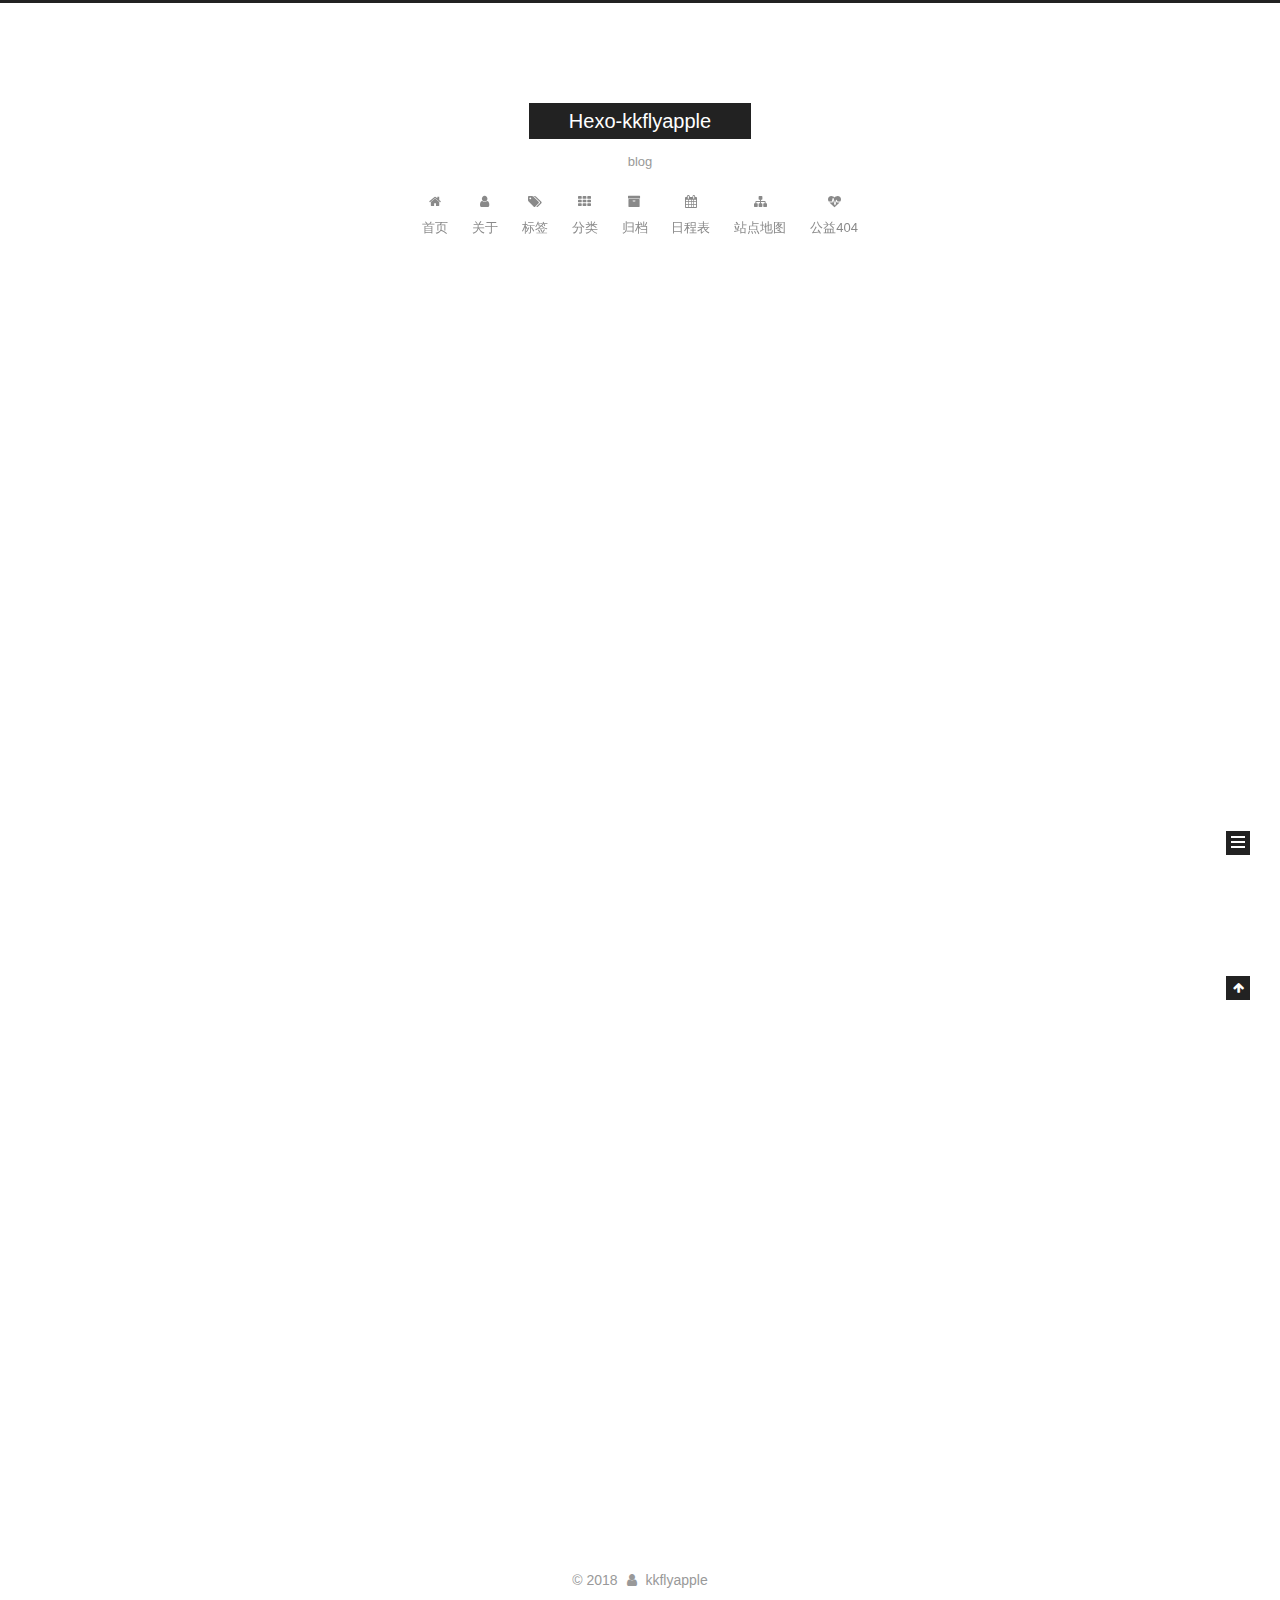
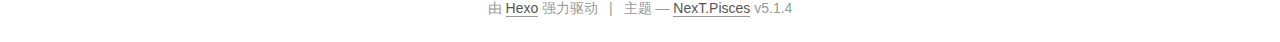
==== commit df8045d1: "change theme to next" ====
--- a/index.html
+++ b/index.html
@@ -211,12 +211,52 @@
         </li>
       
         
+        <li class="menu-item menu-item-categories">
+          <a href="/categories/" rel="section">
+            
+              <i class="menu-item-icon fa fa-fw fa-th"></i> <br />
+            
+            分类
+          </a>
+        </li>
+      
+        
         <li class="menu-item menu-item-archives">
           <a href="/archives/" rel="section">
             
               <i class="menu-item-icon fa fa-fw fa-archive"></i> <br />
             
             归档
+          </a>
+        </li>
+      
+        
+        <li class="menu-item menu-item-schedule">
+          <a href="/schedule/" rel="section">
+            
+              <i class="menu-item-icon fa fa-fw fa-calendar"></i> <br />
+            
+            日程表
+          </a>
+        </li>
+      
+        
+        <li class="menu-item menu-item-sitemap">
+          <a href="/sitemap.xml" rel="section">
+            
+              <i class="menu-item-icon fa fa-fw fa-sitemap"></i> <br />
+            
+            站点地图
+          </a>
+        </li>
+      
+        
+        <li class="menu-item menu-item-commonweal">
+          <a href="/404/" rel="section">
+            
+              <i class="menu-item-icon fa fa-fw fa-heartbeat"></i> <br />
+            
+            公益404
           </a>
         </li>
       
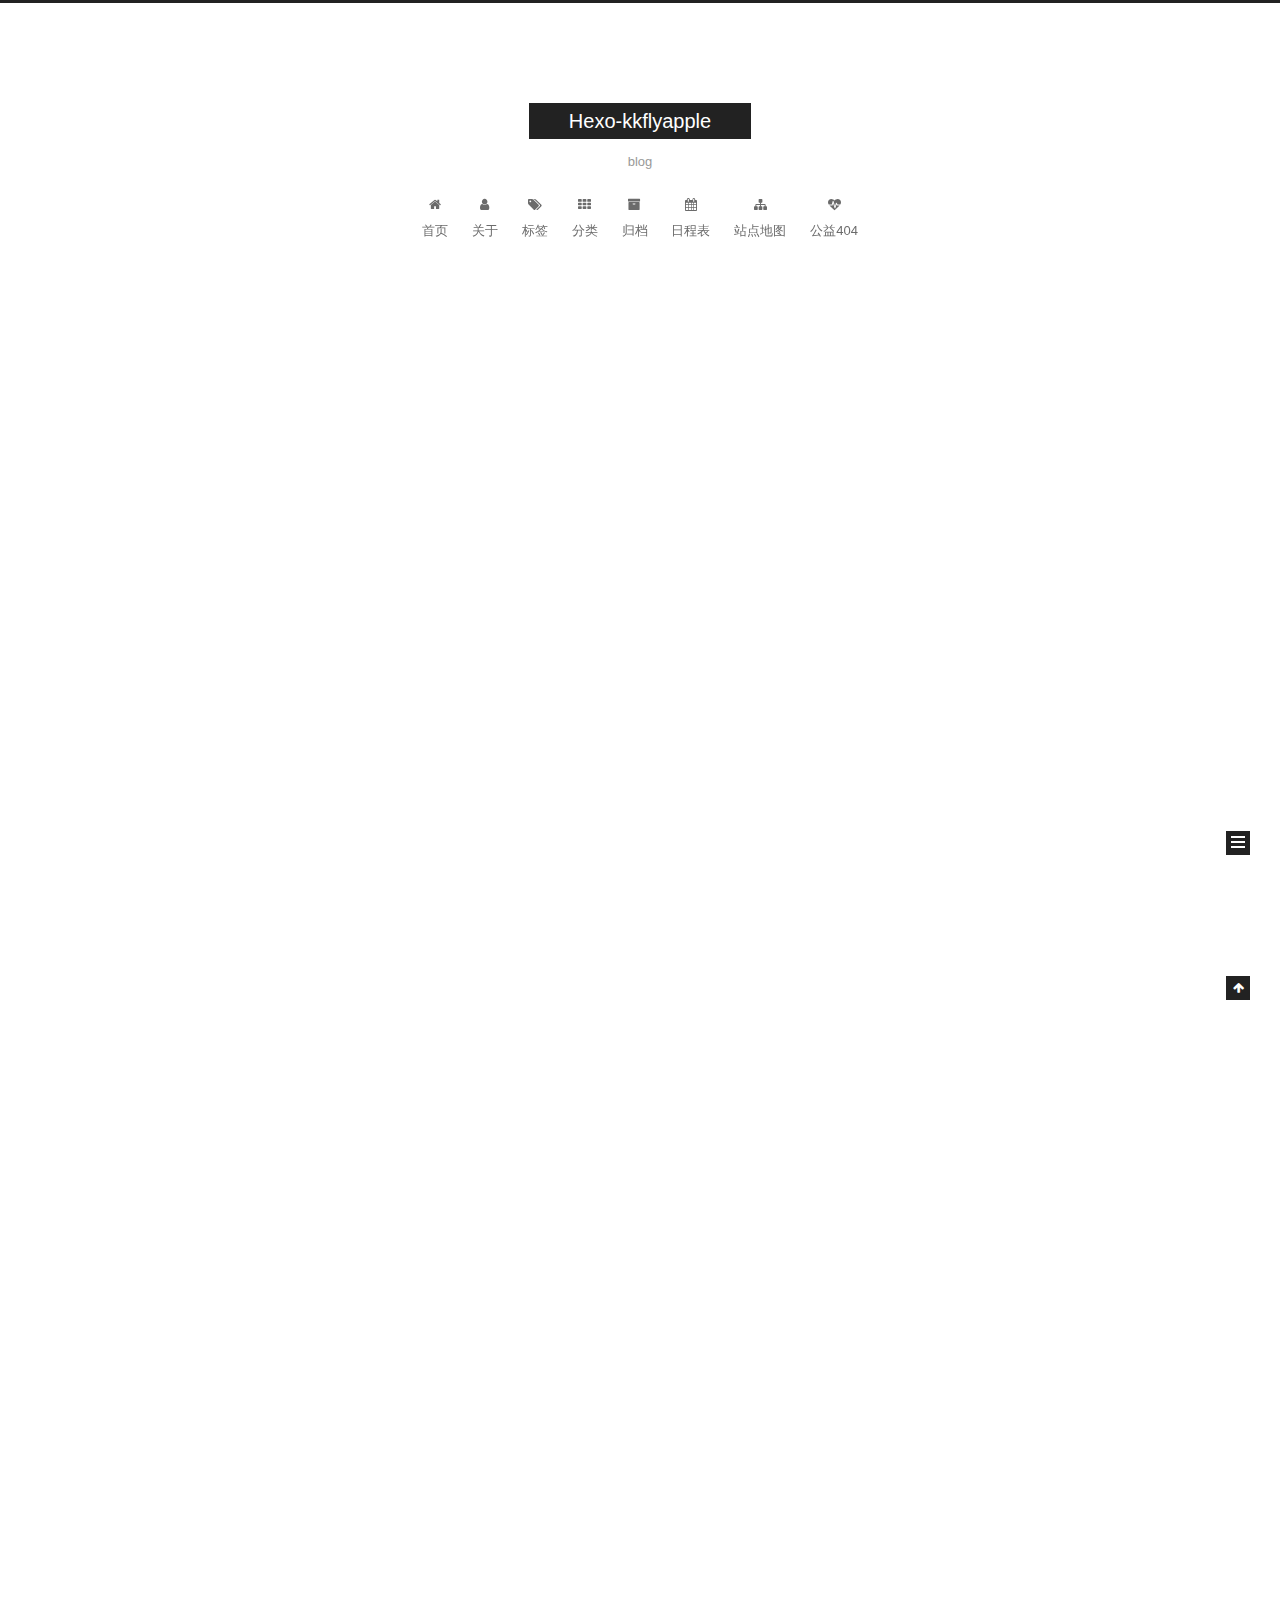
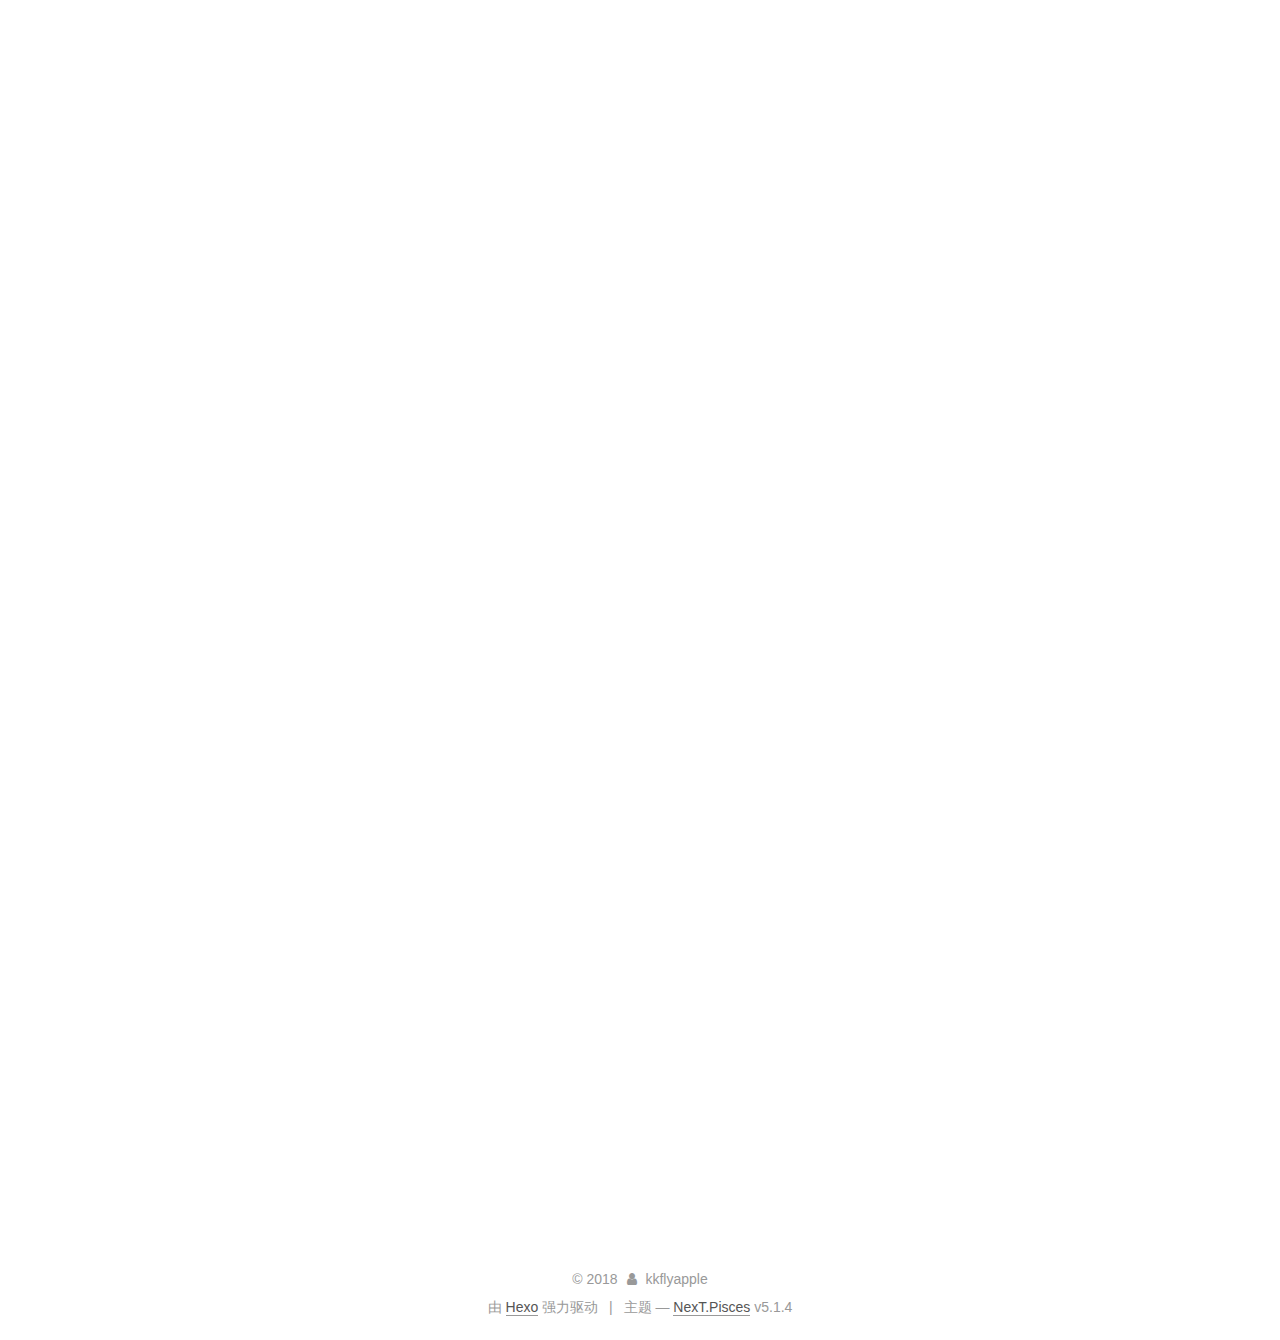
==== commit 2b56b393: "change first content" ====
--- a/index.html
+++ b/index.html
@@ -364,7 +364,70 @@
       
         
           
-            
+            <p><strong>This text</strong> is italic</p>
+<!-- Strikethrough -->
+<p><del>This text</del> is strikethrough</p>
+<!-- Horizontal Rule -->
+<hr>
+<hr>
+<!-- Blockquote -->
+<blockquote>
+<p>This is a quote</p>
+</blockquote>
+<!-- Links -->
+<p><a href="http://www.traversymedia.com" target="_blank" rel="noopener">Traversy Media</a></p>
+<p><a href="http://www.traversymedia.com" title="Traversy Media" target="_blank" rel="noopener">Traversy Media</a></p>
+<!-- UL -->
+<ul>
+<li>Item 1</li>
+<li>Item 2</li>
+<li>Item 3<ul>
+<li>Nested Item 1</li>
+<li>Nested Item 2</li>
+</ul>
+</li>
+</ul>
+<!-- OL -->
+<ol>
+<li>Item 1</li>
+<li>Item 2</li>
+<li>Item 3</li>
+</ol>
+<!-- Inline Code Block -->
+<p><code>&lt;p&gt;This is a paragraph&lt;/p&gt;</code></p>
+<!-- Images -->
+<p><img src="https://markdown-here.com/img/icon256.png" alt="Markdown Logo"></p>
+<!-- Github Markdown -->
+<!-- Code Blocks -->
+<figure class="highlight bash"><table><tr><td class="gutter"><pre><span class="line">1</span><br><span class="line">2</span><br><span class="line">3</span><br></pre></td><td class="code"><pre><span class="line">npm install</span><br><span class="line"></span><br><span class="line">npm start</span><br></pre></td></tr></table></figure>
+<figure class="highlight javascript"><table><tr><td class="gutter"><pre><span class="line">1</span><br><span class="line">2</span><br><span class="line">3</span><br></pre></td><td class="code"><pre><span class="line"><span class="function"><span class="keyword">function</span> <span class="title">add</span>(<span class="params">num1, num2</span>) </span>&#123;</span><br><span class="line">  <span class="keyword">return</span> num1 + num2;</span><br><span class="line">&#125;</span><br></pre></td></tr></table></figure>
+<figure class="highlight python"><table><tr><td class="gutter"><pre><span class="line">1</span><br><span class="line">2</span><br></pre></td><td class="code"><pre><span class="line"><span class="function"><span class="keyword">def</span> <span class="title">add</span><span class="params">(num1, num2)</span>:</span></span><br><span class="line">  <span class="keyword">return</span> num1 + num2</span><br></pre></td></tr></table></figure>
+<!-- Tables -->
+<table>
+<thead>
+<tr>
+<th>Name</th>
+<th>Email</th>
+</tr>
+</thead>
+<tbody>
+<tr>
+<td>John Doe</td>
+<td><a href="mailto:john@gmail.com" target="_blank" rel="noopener">john@gmail.com</a></td>
+</tr>
+<tr>
+<td>Jane Doe</td>
+<td><a href="mailto:jane@gmail.com" target="_blank" rel="noopener">jane@gmail.com</a></td>
+</tr>
+</tbody>
+</table>
+<!-- Task List -->
+<ul>
+<li style="list-style: none"><input type="checkbox" checked> Task 1</li>
+<li style="list-style: none"><input type="checkbox" checked> Task 2</li>
+<li style="list-style: none"><input type="checkbox"> Task 3</li>
+</ul>
+
           
         
       
@@ -581,6 +644,15 @@
 
             
 
+            
+              
+              
+              <div class="site-state-item site-state-tags">
+                
+                  <span class="site-state-item-count">1</span>
+                  <span class="site-state-item-name">标签</span>
+                
+              </div>
             
 
           </nav>
